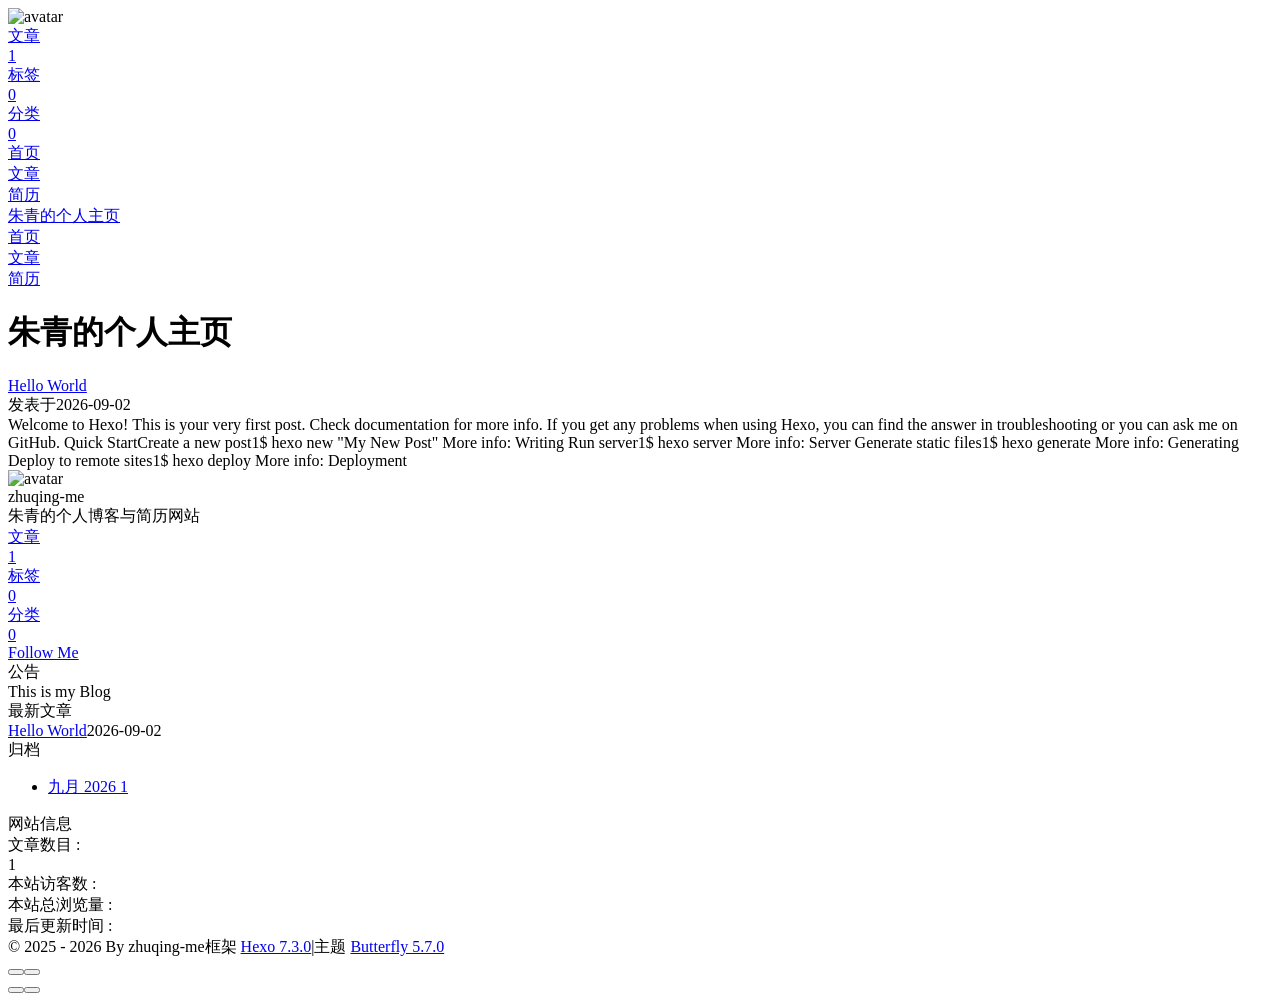
==== index.html @ 5af0593c "Site updated: 2026-09-03 00:10:19" ====
<!DOCTYPE html><html lang="zh-CN" data-theme="light"><head><meta charset="UTF-8"><meta http-equiv="X-UA-Compatible" content="IE=edge"><meta name="viewport" content="width=device-width, initial-scale=1.0,viewport-fit=cover"><title>朱青的个人主页 - 博客与简历</title><meta name="author" content="zhuqing-me"><meta name="copyright" content="zhuqing-me"><meta name="format-detection" content="telephone=no"><meta name="theme-color" content="#ffffff"><meta name="description" content="朱青的个人博客与简历网站">
<meta property="og:type" content="website">
<meta property="og:title" content="朱青的个人主页">
<meta property="og:url" content="https://zhuqing-me.github.io/index.html">
<meta property="og:site_name" content="朱青的个人主页">
<meta property="og:description" content="朱青的个人博客与简历网站">
<meta property="og:locale" content="zh_CN">
<meta property="og:image" content="https://zhuqing-me.github.io/img/butterfly-icon.png">
<meta property="article:author" content="zhuqing-me">
<meta name="twitter:card" content="summary">
<meta name="twitter:image" content="https://zhuqing-me.github.io/img/butterfly-icon.png"><script type="application/ld+json">{
  "@context": "https://schema.org",
  "@type": "WebSite",
  "name": "朱青的个人主页",
  "alternateName": [
    "博客与简历",
    "zhuqing-me.github.io"
  ],
  "url": "https://zhuqing-me.github.io/"
}</script><link rel="shortcut icon" href="/img/favicon.png"><link rel="canonical" href="https://zhuqing-me.github.io/index.html"><link rel="preconnect" href="//cdn.jsdelivr.net"/><link rel="preconnect" href="//busuanzi.ibruce.info"/><link rel="stylesheet" href="/css/index.css?v=5.7.0"><link rel="stylesheet" href="https://cdn.jsdelivr.net/npm/@fortawesome/fontawesome-free@7.3.1/css/all.min.css"><script>
    (() => {
      
    const saveToLocal = {
      set: (key, value, ttl) => {
        const data = { value }

        if (ttl != null) {
          data.expiry = Date.now() + ttl * 86400000
        }

        localStorage.setItem(key, JSON.stringify(data))
      },
      get: key => {
        const itemStr = localStorage.getItem(key)
        if (!itemStr) return

        try {
          const data = JSON.parse(itemStr)

          if (data.expiry && Date.now() > data.expiry) {
            localStorage.removeItem(key)
            return
          }

          return data.value
        } catch {
          localStorage.removeItem(key)
        }
      }
    }

    const scriptCache = new Map()
    const cssCache = new Map()
    window.btf = {
      saveToLocal,
      getScript: (url, attr = {}) => {
        if (scriptCache.has(url)) {
          return scriptCache.get(url)
        }

        const promise = new Promise((resolve, reject) => {
          const script = document.createElement('script')

          script.src = url
          script.async = true

          for (const key in attr) {
            script.setAttribute(key, attr[key])
          }

          script.onload = resolve
          script.onerror = reject

          document.head.appendChild(script)
        })

        scriptCache.set(url, promise)

        return promise
      },
      getCSS: (url, id) => {
        if (cssCache.has(url)) {
          return cssCache.get(url)
        }

        const promise = new Promise((resolve, reject) => {
          const link = document.createElement('link')

          link.rel = 'stylesheet'
          link.href = url

          if (id) {
            link.id = id
          }

          link.onload = resolve
          link.onerror = reject

          document.head.appendChild(link)
        })

        cssCache.set(url, promise)

        return promise
      },
      addGlobalFn: (key, fn, name = false, parent = window) => {
        if (!false && key.startsWith('pjax')) return
        const globalFn = parent.globalFn || {}
        globalFn[key] = globalFn[key] || {}
        globalFn[key][name || Object.keys(globalFn[key]).length] = fn
        parent.globalFn = globalFn
      }
    }
  
      
      const metaThemeColor = document.querySelector('meta[name="theme-color"]')
      const activateDarkMode = () => {
        document.documentElement.dataset.theme = 'dark'
        if (metaThemeColor !== null) {
          metaThemeColor.setAttribute('content', '#0d0d0d')
        }
      }
      const activateLightMode = () => {
        document.documentElement.dataset.theme = 'light'
        if (metaThemeColor !== null) {
          metaThemeColor.setAttribute('content', '#ffffff')
        }
      }

      btf.activateDarkMode = activateDarkMode
      btf.activateLightMode = activateLightMode

      const theme = saveToLocal.get('theme')
    
          theme === 'dark' ? activateDarkMode() : theme === 'light' ? activateLightMode() : null
        
      
      const asideStatus = saveToLocal.get('aside-status')
      if (asideStatus !== undefined) {
        document.documentElement.classList.toggle('hide-aside', asideStatus === 'hide')
      }
    
      
    const detectApple = () => {
      if (/iPad|iPhone|iPod|Macintosh/.test(navigator.userAgent)) {
        document.documentElement.classList.add('apple')
      }
    }
    detectApple()
  
    })()
  </script><script>const GLOBAL_CONFIG = {
  root: '/',
  algolia: undefined,
  localSearch: undefined,
  translate: undefined,
  highlight: {"plugin":"highlight.js","highlightCopy":true,"highlightLang":true,"highlightHeightLimit":false,"highlightFullpage":false,"highlightMacStyle":false},
  copy: {
    success: '复制成功',
    error: '复制失败',
    noSupport: '浏览器不支持'
  },
  relativeDate: {
    homepage: false,
    post: false
  },
  runtime: '',
  dateSuffix: {
    just: '刚刚',
    min: '分钟前',
    hour: '小时前',
    day: '天前',
    month: '个月前'
  },
  copyright: undefined,
  lightbox: 'null',
  Snackbar: undefined,
  infinitegrid: {
    js: 'https://cdn.jsdelivr.net/npm/@egjs/infinitegrid@4.13.0/dist/infinitegrid.min.js',
    buttonText: '加载更多'
  },
  isPhotoFigcaption: false,
  islazyloadPlugin: false,
  isAnchor: false,
  percent: {
    toc: true,
    rightside: false,
  },
  autoDarkmode: false
}</script><script id="config-diff">var GLOBAL_CONFIG_SITE = {
  title: '朱青的个人主页',
  isHighlightShrink: false,
  isToc: false,
  pageType: 'home'
}</script><meta name="generator" content="Hexo 7.3.0"></head><body><div id="sidebar"><div id="menu-mask"></div><div id="sidebar-menus"><div class="avatar-img text-center"><img src="/img/butterfly-icon.png" onerror="this.onerror=null;this.src='/img/friend_404.gif'" alt="avatar"/></div><div class="site-data text-center"><a href="/archives/"><div class="headline">文章</div><div class="length-num">1</div></a><a href="/tags/"><div class="headline">标签</div><div class="length-num">0</div></a><a href="/categories/"><div class="headline">分类</div><div class="length-num">0</div></a></div><div class="menus_items"><div class="menus_item"><a class="site-page" href="/"><i class="fa-fw fas fa-home"></i><span> 首页</span></a></div><div class="menus_item"><a class="site-page" href="/archives/"><i class="fa-fw fas fa-archive"></i><span> 文章</span></a></div><div class="menus_item"><a class="site-page" href="/about/"><i class="fa-fw fas fa-user"></i><span> 简历</span></a></div></div></div></div><div class="page" id="body-wrap"><header class="full_page" id="page-header"><nav id="nav"><span id="blog-info"><a class="nav-site-title" href="/"><span class="site-name">朱青的个人主页</span></a></span><div id="menus"><div class="menus_items"><div class="menus_item"><a class="site-page" href="/"><i class="fa-fw fas fa-home"></i><span> 首页</span></a></div><div class="menus_item"><a class="site-page" href="/archives/"><i class="fa-fw fas fa-archive"></i><span> 文章</span></a></div><div class="menus_item"><a class="site-page" href="/about/"><i class="fa-fw fas fa-user"></i><span> 简历</span></a></div></div><div id="toggle-menu"><span class="site-page"><i class="fas fa-bars fa-fw"></i></span></div></div></nav><div id="site-info"><h1 id="site-title">朱青的个人主页</h1></div><div id="scroll-down"><i class="fas fa-angle-down scroll-down-effects"></i></div></header><main class="layout" id="content-inner"><div class="recent-posts nc" id="recent-posts"><div class="recent-post-items"><div class="recent-post-item"><div class="recent-post-info no-cover"><a class="article-title" href="/2026/09/02/hello-world/" title="Hello World">Hello World</a><div class="article-meta-wrap"><span class="post-meta-date"><i class="far fa-calendar-alt"></i><span class="article-meta-label">发表于</span><time datetime="2026-09-02T15:57:11.417Z" title="发表于 2026-09-02 23:57:11">2026-09-02</time></span></div><div class="content">Welcome to Hexo! This is your very first post. Check documentation for more info. If you get any problems when using Hexo, you can find the answer in troubleshooting or you can ask me on GitHub. Quick StartCreate a new post1$ hexo new &quot;My New Post&quot;  More info: Writing Run server1$ hexo server  More info: Server Generate static files1$ hexo generate  More info: Generating Deploy to remote sites1$ hexo deploy  More info: Deployment </div></div></div></div></div><div class="aside-content" id="aside-content"><div class="card-widget card-info text-center"><div class="avatar-img"><img src="/img/butterfly-icon.png" onerror="this.onerror=null;this.src='/img/friend_404.gif'" alt="avatar"/></div><div class="author-info-name">zhuqing-me</div><div class="author-info-description">朱青的个人博客与简历网站</div><div class="site-data"><a href="/archives/"><div class="headline">文章</div><div class="length-num">1</div></a><a href="/tags/"><div class="headline">标签</div><div class="length-num">0</div></a><a href="/categories/"><div class="headline">分类</div><div class="length-num">0</div></a></div><a id="card-info-btn" target="_blank" rel="noopener" href="https://github.com/xxxxxx"><i class="fab fa-github"></i><span>Follow Me</span></a></div><div class="card-widget card-announcement"><div class="item-headline"><i class="fas fa-bullhorn fa-shake"></i><span>公告</span></div><div class="announcement_content">This is my Blog</div></div><div class="sticky_layout"><div class="card-widget card-recent-post"><div class="item-headline"><i class="fas fa-history"></i><span>最新文章</span></div><div class="aside-list"><div class="aside-list-item no-cover"><div class="content"><a class="title" href="/2026/09/02/hello-world/" title="Hello World">Hello World</a><time datetime="2026-09-02T15:57:11.417Z" title="发表于 2026-09-02 23:57:11">2026-09-02</time></div></div></div></div><div class="card-widget card-archives">
    <div class="item-headline"><i class="fas fa-archive"></i><span>归档</span></div>
  
    <ul class="card-archive-list">
      
        <li class="card-archive-list-item">
          <a class="card-archive-list-link" href="/archives/2026/09/">
            <span class="card-archive-list-date">
              九月 2026
            </span>
            <span class="card-archive-list-count">1</span>
          </a>
        </li>
      
    </ul>
  </div><div class="card-widget card-webinfo"><div class="item-headline"><i class="fas fa-chart-line"></i><span>网站信息</span></div><div class="webinfo"><div class="webinfo-item"><div class="item-name">文章数目 :</div><div class="item-count">1</div></div><div class="webinfo-item"><div class="item-name">本站访客数 :</div><div class="item-count" id="busuanzi_value_site_uv"><i class="fa-solid fa-spinner fa-spin"></i></div></div><div class="webinfo-item"><div class="item-name">本站总浏览量 :</div><div class="item-count" id="busuanzi_value_site_pv"><i class="fa-solid fa-spinner fa-spin"></i></div></div><div class="webinfo-item"><div class="item-name">最后更新时间 :</div><div class="item-count" id="last-push-date" data-lastPushDate="2026-09-02T16:04:42.401Z"><i class="fa-solid fa-spinner fa-spin"></i></div></div></div></div></div></div></main><footer id="footer"><div class="footer-other"><div class="footer-copyright"><span class="copyright">&copy;&nbsp;2025 - 2026 By zhuqing-me</span><span class="framework-info"><span>框架 </span><a target="_blank" rel="noopener" href="https://hexo.io">Hexo 7.3.0</a><span class="footer-separator">|</span><span>主题 </span><a target="_blank" rel="noopener" href="https://github.com/jerryc127/hexo-theme-butterfly">Butterfly 5.7.0</a></span></div></div></footer></div><div id="rightside"><div id="rightside-config-hide"><button id="darkmode" type="button" title="日间和夜间模式切换"><i class="fas fa-adjust"></i></button><button id="hide-aside-btn" type="button" title="单栏和双栏切换"><i class="fas fa-arrows-alt-h"></i></button></div><div id="rightside-config-show"><button id="rightside-config" type="button" title="设置"><i class="fas fa-cog fa-spin"></i></button><button id="go-up" type="button" title="回到顶部"><span class="scroll-percent"></span><i class="fas fa-arrow-up"></i></button></div></div><div><script src="/js/utils.js?v=5.7.0"></script><script src="/js/main.js?v=5.7.0"></script><div class="js-pjax"></div><script async data-pjax src="//busuanzi.ibruce.info/busuanzi/2.3/busuanzi.pure.mini.js"></script></div></body></html>
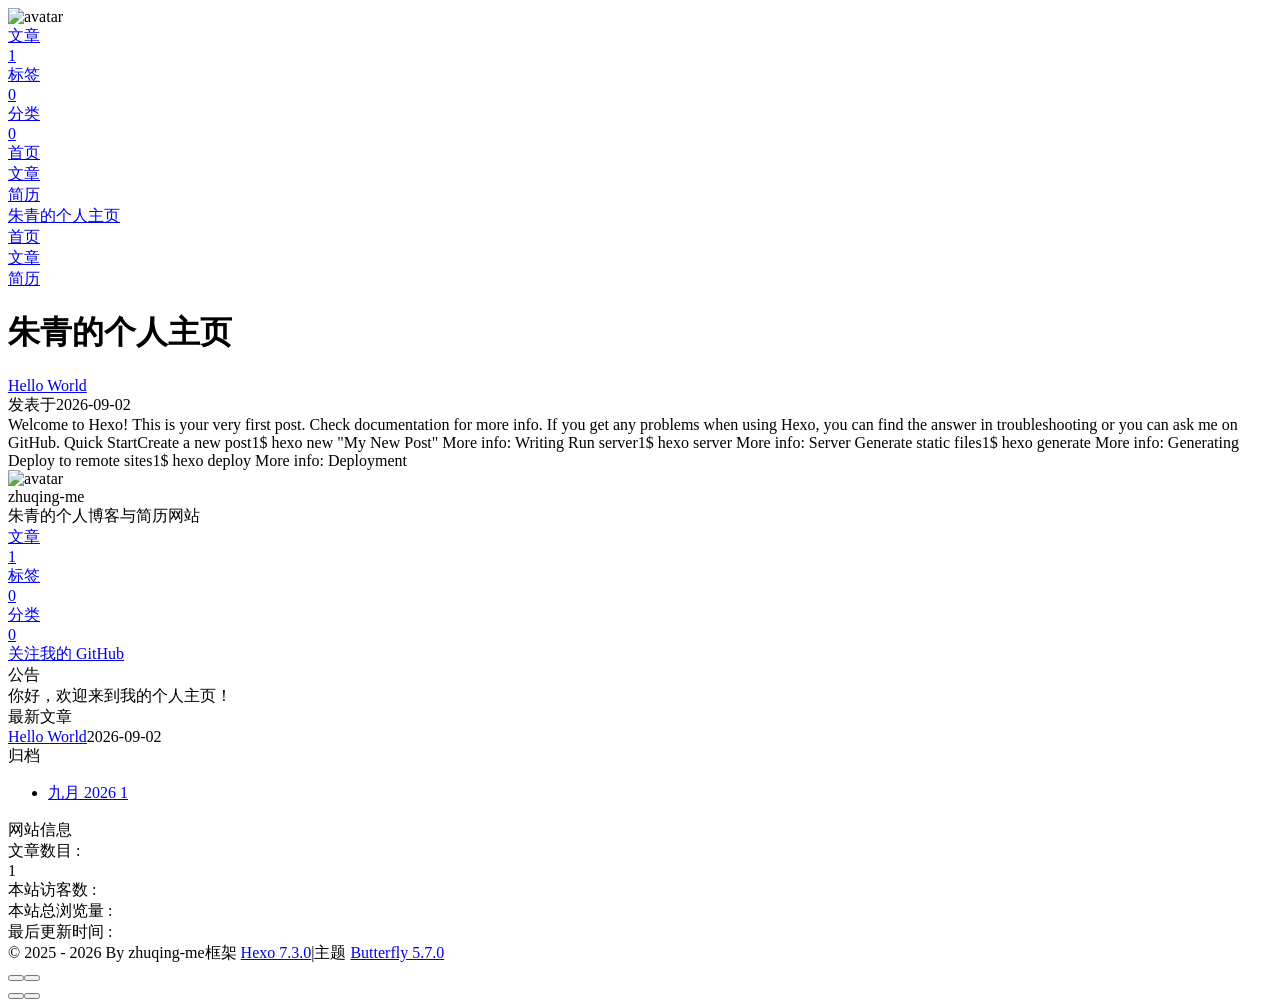
==== commit 1a951ed6: "Site updated: 2026-09-03 00:20:40" ====
--- a/index.html
+++ b/index.html
@@ -192,7 +192,7 @@
   isHighlightShrink: false,
   isToc: false,
   pageType: 'home'
-}</script><meta name="generator" content="Hexo 7.3.0"></head><body><div id="sidebar"><div id="menu-mask"></div><div id="sidebar-menus"><div class="avatar-img text-center"><img src="/img/butterfly-icon.png" onerror="this.onerror=null;this.src='/img/friend_404.gif'" alt="avatar"/></div><div class="site-data text-center"><a href="/archives/"><div class="headline">文章</div><div class="length-num">1</div></a><a href="/tags/"><div class="headline">标签</div><div class="length-num">0</div></a><a href="/categories/"><div class="headline">分类</div><div class="length-num">0</div></a></div><div class="menus_items"><div class="menus_item"><a class="site-page" href="/"><i class="fa-fw fas fa-home"></i><span> 首页</span></a></div><div class="menus_item"><a class="site-page" href="/archives/"><i class="fa-fw fas fa-archive"></i><span> 文章</span></a></div><div class="menus_item"><a class="site-page" href="/about/"><i class="fa-fw fas fa-user"></i><span> 简历</span></a></div></div></div></div><div class="page" id="body-wrap"><header class="full_page" id="page-header"><nav id="nav"><span id="blog-info"><a class="nav-site-title" href="/"><span class="site-name">朱青的个人主页</span></a></span><div id="menus"><div class="menus_items"><div class="menus_item"><a class="site-page" href="/"><i class="fa-fw fas fa-home"></i><span> 首页</span></a></div><div class="menus_item"><a class="site-page" href="/archives/"><i class="fa-fw fas fa-archive"></i><span> 文章</span></a></div><div class="menus_item"><a class="site-page" href="/about/"><i class="fa-fw fas fa-user"></i><span> 简历</span></a></div></div><div id="toggle-menu"><span class="site-page"><i class="fas fa-bars fa-fw"></i></span></div></div></nav><div id="site-info"><h1 id="site-title">朱青的个人主页</h1></div><div id="scroll-down"><i class="fas fa-angle-down scroll-down-effects"></i></div></header><main class="layout" id="content-inner"><div class="recent-posts nc" id="recent-posts"><div class="recent-post-items"><div class="recent-post-item"><div class="recent-post-info no-cover"><a class="article-title" href="/2026/09/02/hello-world/" title="Hello World">Hello World</a><div class="article-meta-wrap"><span class="post-meta-date"><i class="far fa-calendar-alt"></i><span class="article-meta-label">发表于</span><time datetime="2026-09-02T15:57:11.417Z" title="发表于 2026-09-02 23:57:11">2026-09-02</time></span></div><div class="content">Welcome to Hexo! This is your very first post. Check documentation for more info. If you get any problems when using Hexo, you can find the answer in troubleshooting or you can ask me on GitHub. Quick StartCreate a new post1$ hexo new &quot;My New Post&quot;  More info: Writing Run server1$ hexo server  More info: Server Generate static files1$ hexo generate  More info: Generating Deploy to remote sites1$ hexo deploy  More info: Deployment </div></div></div></div></div><div class="aside-content" id="aside-content"><div class="card-widget card-info text-center"><div class="avatar-img"><img src="/img/butterfly-icon.png" onerror="this.onerror=null;this.src='/img/friend_404.gif'" alt="avatar"/></div><div class="author-info-name">zhuqing-me</div><div class="author-info-description">朱青的个人博客与简历网站</div><div class="site-data"><a href="/archives/"><div class="headline">文章</div><div class="length-num">1</div></a><a href="/tags/"><div class="headline">标签</div><div class="length-num">0</div></a><a href="/categories/"><div class="headline">分类</div><div class="length-num">0</div></a></div><a id="card-info-btn" target="_blank" rel="noopener" href="https://github.com/xxxxxx"><i class="fab fa-github"></i><span>Follow Me</span></a></div><div class="card-widget card-announcement"><div class="item-headline"><i class="fas fa-bullhorn fa-shake"></i><span>公告</span></div><div class="announcement_content">This is my Blog</div></div><div class="sticky_layout"><div class="card-widget card-recent-post"><div class="item-headline"><i class="fas fa-history"></i><span>最新文章</span></div><div class="aside-list"><div class="aside-list-item no-cover"><div class="content"><a class="title" href="/2026/09/02/hello-world/" title="Hello World">Hello World</a><time datetime="2026-09-02T15:57:11.417Z" title="发表于 2026-09-02 23:57:11">2026-09-02</time></div></div></div></div><div class="card-widget card-archives">
+}</script><meta name="generator" content="Hexo 7.3.0"></head><body><div id="sidebar"><div id="menu-mask"></div><div id="sidebar-menus"><div class="avatar-img text-center"><img src="/img/butterfly-icon.png" onerror="this.onerror=null;this.src='/img/friend_404.gif'" alt="avatar"/></div><div class="site-data text-center"><a href="/archives/"><div class="headline">文章</div><div class="length-num">1</div></a><a href="/tags/"><div class="headline">标签</div><div class="length-num">0</div></a><a href="/categories/"><div class="headline">分类</div><div class="length-num">0</div></a></div><div class="menus_items"><div class="menus_item"><a class="site-page" href="/"><i class="fa-fw fas fa-home"></i><span> 首页</span></a></div><div class="menus_item"><a class="site-page" href="/archives/"><i class="fa-fw fas fa-archive"></i><span> 文章</span></a></div><div class="menus_item"><a class="site-page" href="/about/"><i class="fa-fw fas fa-user"></i><span> 简历</span></a></div></div></div></div><div class="page" id="body-wrap"><header class="full_page" id="page-header"><nav id="nav"><span id="blog-info"><a class="nav-site-title" href="/"><span class="site-name">朱青的个人主页</span></a></span><div id="menus"><div class="menus_items"><div class="menus_item"><a class="site-page" href="/"><i class="fa-fw fas fa-home"></i><span> 首页</span></a></div><div class="menus_item"><a class="site-page" href="/archives/"><i class="fa-fw fas fa-archive"></i><span> 文章</span></a></div><div class="menus_item"><a class="site-page" href="/about/"><i class="fa-fw fas fa-user"></i><span> 简历</span></a></div></div><div id="toggle-menu"><span class="site-page"><i class="fas fa-bars fa-fw"></i></span></div></div></nav><div id="site-info"><h1 id="site-title">朱青的个人主页</h1></div><div id="scroll-down"><i class="fas fa-angle-down scroll-down-effects"></i></div></header><main class="layout" id="content-inner"><div class="recent-posts nc" id="recent-posts"><div class="recent-post-items"><div class="recent-post-item"><div class="recent-post-info no-cover"><a class="article-title" href="/2026/09/02/hello-world/" title="Hello World">Hello World</a><div class="article-meta-wrap"><span class="post-meta-date"><i class="far fa-calendar-alt"></i><span class="article-meta-label">发表于</span><time datetime="2026-09-02T15:57:11.417Z" title="发表于 2026-09-02 23:57:11">2026-09-02</time></span></div><div class="content">Welcome to Hexo! This is your very first post. Check documentation for more info. If you get any problems when using Hexo, you can find the answer in troubleshooting or you can ask me on GitHub. Quick StartCreate a new post1$ hexo new &quot;My New Post&quot;  More info: Writing Run server1$ hexo server  More info: Server Generate static files1$ hexo generate  More info: Generating Deploy to remote sites1$ hexo deploy  More info: Deployment </div></div></div></div></div><div class="aside-content" id="aside-content"><div class="card-widget card-info text-center"><div class="avatar-img"><img src="/img/butterfly-icon.png" onerror="this.onerror=null;this.src='/img/friend_404.gif'" alt="avatar"/></div><div class="author-info-name">zhuqing-me</div><div class="author-info-description">朱青的个人博客与简历网站</div><div class="site-data"><a href="/archives/"><div class="headline">文章</div><div class="length-num">1</div></a><a href="/tags/"><div class="headline">标签</div><div class="length-num">0</div></a><a href="/categories/"><div class="headline">分类</div><div class="length-num">0</div></a></div><a id="card-info-btn" target="_blank" rel="noopener" href="https://github.com/zhuqing-me"><i class="fab fa-github"></i><span>关注我的 GitHub</span></a></div><div class="card-widget card-announcement"><div class="item-headline"><i class="fas fa-bullhorn fa-shake"></i><span>公告</span></div><div class="announcement_content">你好，欢迎来到我的个人主页！</div></div><div class="sticky_layout"><div class="card-widget card-recent-post"><div class="item-headline"><i class="fas fa-history"></i><span>最新文章</span></div><div class="aside-list"><div class="aside-list-item no-cover"><div class="content"><a class="title" href="/2026/09/02/hello-world/" title="Hello World">Hello World</a><time datetime="2026-09-02T15:57:11.417Z" title="发表于 2026-09-02 23:57:11">2026-09-02</time></div></div></div></div><div class="card-widget card-archives">
     <div class="item-headline"><i class="fas fa-archive"></i><span>归档</span></div>
   
     <ul class="card-archive-list">
@@ -207,4 +207,4 @@
         </li>
       
     </ul>
-  </div><div class="card-widget card-webinfo"><div class="item-headline"><i class="fas fa-chart-line"></i><span>网站信息</span></div><div class="webinfo"><div class="webinfo-item"><div class="item-name">文章数目 :</div><div class="item-count">1</div></div><div class="webinfo-item"><div class="item-name">本站访客数 :</div><div class="item-count" id="busuanzi_value_site_uv"><i class="fa-solid fa-spinner fa-spin"></i></div></div><div class="webinfo-item"><div class="item-name">本站总浏览量 :</div><div class="item-count" id="busuanzi_value_site_pv"><i class="fa-solid fa-spinner fa-spin"></i></div></div><div class="webinfo-item"><div class="item-name">最后更新时间 :</div><div class="item-count" id="last-push-date" data-lastPushDate="2026-09-02T16:04:42.401Z"><i class="fa-solid fa-spinner fa-spin"></i></div></div></div></div></div></div></main><footer id="footer"><div class="footer-other"><div class="footer-copyright"><span class="copyright">&copy;&nbsp;2025 - 2026 By zhuqing-me</span><span class="framework-info"><span>框架 </span><a target="_blank" rel="noopener" href="https://hexo.io">Hexo 7.3.0</a><span class="footer-separator">|</span><span>主题 </span><a target="_blank" rel="noopener" href="https://github.com/jerryc127/hexo-theme-butterfly">Butterfly 5.7.0</a></span></div></div></footer></div><div id="rightside"><div id="rightside-config-hide"><button id="darkmode" type="button" title="日间和夜间模式切换"><i class="fas fa-adjust"></i></button><button id="hide-aside-btn" type="button" title="单栏和双栏切换"><i class="fas fa-arrows-alt-h"></i></button></div><div id="rightside-config-show"><button id="rightside-config" type="button" title="设置"><i class="fas fa-cog fa-spin"></i></button><button id="go-up" type="button" title="回到顶部"><span class="scroll-percent"></span><i class="fas fa-arrow-up"></i></button></div></div><div><script src="/js/utils.js?v=5.7.0"></script><script src="/js/main.js?v=5.7.0"></script><div class="js-pjax"></div><script async data-pjax src="//busuanzi.ibruce.info/busuanzi/2.3/busuanzi.pure.mini.js"></script></div></body></html>+  </div><div class="card-widget card-webinfo"><div class="item-headline"><i class="fas fa-chart-line"></i><span>网站信息</span></div><div class="webinfo"><div class="webinfo-item"><div class="item-name">文章数目 :</div><div class="item-count">1</div></div><div class="webinfo-item"><div class="item-name">本站访客数 :</div><div class="item-count" id="busuanzi_value_site_uv"><i class="fa-solid fa-spinner fa-spin"></i></div></div><div class="webinfo-item"><div class="item-name">本站总浏览量 :</div><div class="item-count" id="busuanzi_value_site_pv"><i class="fa-solid fa-spinner fa-spin"></i></div></div><div class="webinfo-item"><div class="item-name">最后更新时间 :</div><div class="item-count" id="last-push-date" data-lastPushDate="2026-09-02T16:19:31.646Z"><i class="fa-solid fa-spinner fa-spin"></i></div></div></div></div></div></div></main><footer id="footer"><div class="footer-other"><div class="footer-copyright"><span class="copyright">&copy;&nbsp;2025 - 2026 By zhuqing-me</span><span class="framework-info"><span>框架 </span><a target="_blank" rel="noopener" href="https://hexo.io">Hexo 7.3.0</a><span class="footer-separator">|</span><span>主题 </span><a target="_blank" rel="noopener" href="https://github.com/jerryc127/hexo-theme-butterfly">Butterfly 5.7.0</a></span></div></div></footer></div><div id="rightside"><div id="rightside-config-hide"><button id="darkmode" type="button" title="日间和夜间模式切换"><i class="fas fa-adjust"></i></button><button id="hide-aside-btn" type="button" title="单栏和双栏切换"><i class="fas fa-arrows-alt-h"></i></button></div><div id="rightside-config-show"><button id="rightside-config" type="button" title="设置"><i class="fas fa-cog fa-spin"></i></button><button id="go-up" type="button" title="回到顶部"><span class="scroll-percent"></span><i class="fas fa-arrow-up"></i></button></div></div><div><script src="/js/utils.js?v=5.7.0"></script><script src="/js/main.js?v=5.7.0"></script><div class="js-pjax"></div><script async data-pjax src="//busuanzi.ibruce.info/busuanzi/2.3/busuanzi.pure.mini.js"></script></div></body></html>
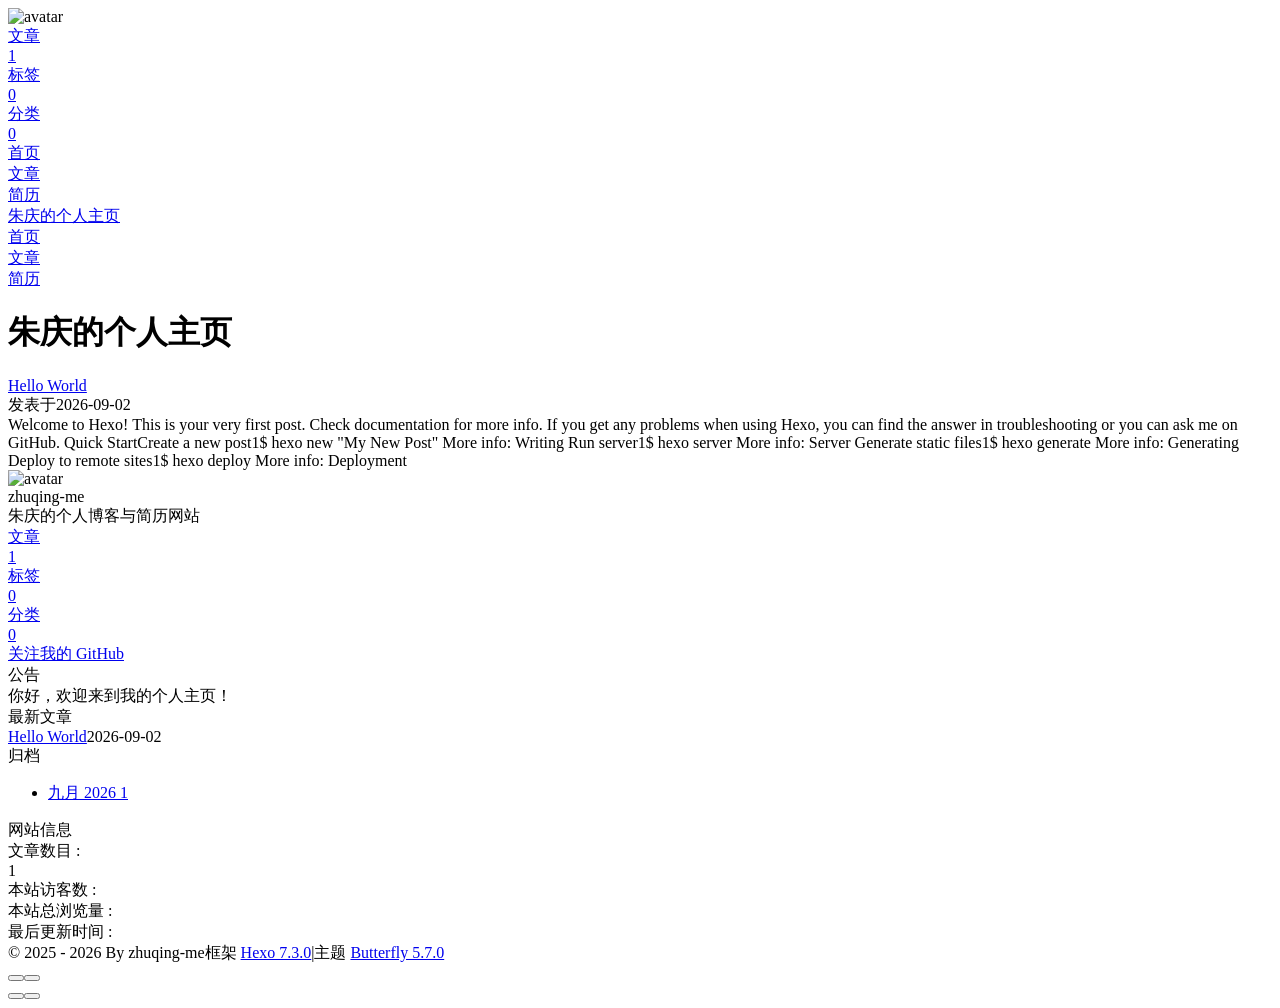
==== commit a9e8bebd: "Site updated: 2026-09-03 00:35:07" ====
--- a/index.html
+++ b/index.html
@@ -1,9 +1,9 @@
-<!DOCTYPE html><html lang="zh-CN" data-theme="light"><head><meta charset="UTF-8"><meta http-equiv="X-UA-Compatible" content="IE=edge"><meta name="viewport" content="width=device-width, initial-scale=1.0,viewport-fit=cover"><title>朱青的个人主页 - 博客与简历</title><meta name="author" content="zhuqing-me"><meta name="copyright" content="zhuqing-me"><meta name="format-detection" content="telephone=no"><meta name="theme-color" content="#ffffff"><meta name="description" content="朱青的个人博客与简历网站">
+<!DOCTYPE html><html lang="zh-CN" data-theme="light"><head><meta charset="UTF-8"><meta http-equiv="X-UA-Compatible" content="IE=edge"><meta name="viewport" content="width=device-width, initial-scale=1.0,viewport-fit=cover"><title>朱庆的个人主页 - 博客与简历</title><meta name="author" content="zhuqing-me"><meta name="copyright" content="zhuqing-me"><meta name="format-detection" content="telephone=no"><meta name="theme-color" content="#ffffff"><meta name="description" content="朱庆的个人博客与简历网站">
 <meta property="og:type" content="website">
-<meta property="og:title" content="朱青的个人主页">
+<meta property="og:title" content="朱庆的个人主页">
 <meta property="og:url" content="https://zhuqing-me.github.io/index.html">
-<meta property="og:site_name" content="朱青的个人主页">
-<meta property="og:description" content="朱青的个人博客与简历网站">
+<meta property="og:site_name" content="朱庆的个人主页">
+<meta property="og:description" content="朱庆的个人博客与简历网站">
 <meta property="og:locale" content="zh_CN">
 <meta property="og:image" content="https://zhuqing-me.github.io/img/butterfly-icon.png">
 <meta property="article:author" content="zhuqing-me">
@@ -11,7 +11,7 @@
 <meta name="twitter:image" content="https://zhuqing-me.github.io/img/butterfly-icon.png"><script type="application/ld+json">{
   "@context": "https://schema.org",
   "@type": "WebSite",
-  "name": "朱青的个人主页",
+  "name": "朱庆的个人主页",
   "alternateName": [
     "博客与简历",
     "zhuqing-me.github.io"
@@ -188,11 +188,11 @@
   },
   autoDarkmode: false
 }</script><script id="config-diff">var GLOBAL_CONFIG_SITE = {
-  title: '朱青的个人主页',
+  title: '朱庆的个人主页',
   isHighlightShrink: false,
   isToc: false,
   pageType: 'home'
-}</script><meta name="generator" content="Hexo 7.3.0"></head><body><div id="sidebar"><div id="menu-mask"></div><div id="sidebar-menus"><div class="avatar-img text-center"><img src="/img/butterfly-icon.png" onerror="this.onerror=null;this.src='/img/friend_404.gif'" alt="avatar"/></div><div class="site-data text-center"><a href="/archives/"><div class="headline">文章</div><div class="length-num">1</div></a><a href="/tags/"><div class="headline">标签</div><div class="length-num">0</div></a><a href="/categories/"><div class="headline">分类</div><div class="length-num">0</div></a></div><div class="menus_items"><div class="menus_item"><a class="site-page" href="/"><i class="fa-fw fas fa-home"></i><span> 首页</span></a></div><div class="menus_item"><a class="site-page" href="/archives/"><i class="fa-fw fas fa-archive"></i><span> 文章</span></a></div><div class="menus_item"><a class="site-page" href="/about/"><i class="fa-fw fas fa-user"></i><span> 简历</span></a></div></div></div></div><div class="page" id="body-wrap"><header class="full_page" id="page-header"><nav id="nav"><span id="blog-info"><a class="nav-site-title" href="/"><span class="site-name">朱青的个人主页</span></a></span><div id="menus"><div class="menus_items"><div class="menus_item"><a class="site-page" href="/"><i class="fa-fw fas fa-home"></i><span> 首页</span></a></div><div class="menus_item"><a class="site-page" href="/archives/"><i class="fa-fw fas fa-archive"></i><span> 文章</span></a></div><div class="menus_item"><a class="site-page" href="/about/"><i class="fa-fw fas fa-user"></i><span> 简历</span></a></div></div><div id="toggle-menu"><span class="site-page"><i class="fas fa-bars fa-fw"></i></span></div></div></nav><div id="site-info"><h1 id="site-title">朱青的个人主页</h1></div><div id="scroll-down"><i class="fas fa-angle-down scroll-down-effects"></i></div></header><main class="layout" id="content-inner"><div class="recent-posts nc" id="recent-posts"><div class="recent-post-items"><div class="recent-post-item"><div class="recent-post-info no-cover"><a class="article-title" href="/2026/09/02/hello-world/" title="Hello World">Hello World</a><div class="article-meta-wrap"><span class="post-meta-date"><i class="far fa-calendar-alt"></i><span class="article-meta-label">发表于</span><time datetime="2026-09-02T15:57:11.417Z" title="发表于 2026-09-02 23:57:11">2026-09-02</time></span></div><div class="content">Welcome to Hexo! This is your very first post. Check documentation for more info. If you get any problems when using Hexo, you can find the answer in troubleshooting or you can ask me on GitHub. Quick StartCreate a new post1$ hexo new &quot;My New Post&quot;  More info: Writing Run server1$ hexo server  More info: Server Generate static files1$ hexo generate  More info: Generating Deploy to remote sites1$ hexo deploy  More info: Deployment </div></div></div></div></div><div class="aside-content" id="aside-content"><div class="card-widget card-info text-center"><div class="avatar-img"><img src="/img/butterfly-icon.png" onerror="this.onerror=null;this.src='/img/friend_404.gif'" alt="avatar"/></div><div class="author-info-name">zhuqing-me</div><div class="author-info-description">朱青的个人博客与简历网站</div><div class="site-data"><a href="/archives/"><div class="headline">文章</div><div class="length-num">1</div></a><a href="/tags/"><div class="headline">标签</div><div class="length-num">0</div></a><a href="/categories/"><div class="headline">分类</div><div class="length-num">0</div></a></div><a id="card-info-btn" target="_blank" rel="noopener" href="https://github.com/zhuqing-me"><i class="fab fa-github"></i><span>关注我的 GitHub</span></a></div><div class="card-widget card-announcement"><div class="item-headline"><i class="fas fa-bullhorn fa-shake"></i><span>公告</span></div><div class="announcement_content">你好，欢迎来到我的个人主页！</div></div><div class="sticky_layout"><div class="card-widget card-recent-post"><div class="item-headline"><i class="fas fa-history"></i><span>最新文章</span></div><div class="aside-list"><div class="aside-list-item no-cover"><div class="content"><a class="title" href="/2026/09/02/hello-world/" title="Hello World">Hello World</a><time datetime="2026-09-02T15:57:11.417Z" title="发表于 2026-09-02 23:57:11">2026-09-02</time></div></div></div></div><div class="card-widget card-archives">
+}</script><meta name="generator" content="Hexo 7.3.0"></head><body><div id="sidebar"><div id="menu-mask"></div><div id="sidebar-menus"><div class="avatar-img text-center"><img src="/img/butterfly-icon.png" onerror="this.onerror=null;this.src='/img/friend_404.gif'" alt="avatar"/></div><div class="site-data text-center"><a href="/archives/"><div class="headline">文章</div><div class="length-num">1</div></a><a href="/tags/"><div class="headline">标签</div><div class="length-num">0</div></a><a href="/categories/"><div class="headline">分类</div><div class="length-num">0</div></a></div><div class="menus_items"><div class="menus_item"><a class="site-page" href="/"><i class="fa-fw fas fa-home"></i><span> 首页</span></a></div><div class="menus_item"><a class="site-page" href="/archives/"><i class="fa-fw fas fa-archive"></i><span> 文章</span></a></div><div class="menus_item"><a class="site-page" href="/about/"><i class="fa-fw fas fa-user"></i><span> 简历</span></a></div></div></div></div><div class="page" id="body-wrap"><header class="full_page" id="page-header"><nav id="nav"><span id="blog-info"><a class="nav-site-title" href="/"><span class="site-name">朱庆的个人主页</span></a></span><div id="menus"><div class="menus_items"><div class="menus_item"><a class="site-page" href="/"><i class="fa-fw fas fa-home"></i><span> 首页</span></a></div><div class="menus_item"><a class="site-page" href="/archives/"><i class="fa-fw fas fa-archive"></i><span> 文章</span></a></div><div class="menus_item"><a class="site-page" href="/about/"><i class="fa-fw fas fa-user"></i><span> 简历</span></a></div></div><div id="toggle-menu"><span class="site-page"><i class="fas fa-bars fa-fw"></i></span></div></div></nav><div id="site-info"><h1 id="site-title">朱庆的个人主页</h1></div><div id="scroll-down"><i class="fas fa-angle-down scroll-down-effects"></i></div></header><main class="layout" id="content-inner"><div class="recent-posts nc" id="recent-posts"><div class="recent-post-items"><div class="recent-post-item"><div class="recent-post-info no-cover"><a class="article-title" href="/2026/09/02/hello-world/" title="Hello World">Hello World</a><div class="article-meta-wrap"><span class="post-meta-date"><i class="far fa-calendar-alt"></i><span class="article-meta-label">发表于</span><time datetime="2026-09-02T15:57:11.417Z" title="发表于 2026-09-02 23:57:11">2026-09-02</time></span></div><div class="content">Welcome to Hexo! This is your very first post. Check documentation for more info. If you get any problems when using Hexo, you can find the answer in troubleshooting or you can ask me on GitHub. Quick StartCreate a new post1$ hexo new &quot;My New Post&quot;  More info: Writing Run server1$ hexo server  More info: Server Generate static files1$ hexo generate  More info: Generating Deploy to remote sites1$ hexo deploy  More info: Deployment </div></div></div></div></div><div class="aside-content" id="aside-content"><div class="card-widget card-info text-center"><div class="avatar-img"><img src="/img/butterfly-icon.png" onerror="this.onerror=null;this.src='/img/friend_404.gif'" alt="avatar"/></div><div class="author-info-name">zhuqing-me</div><div class="author-info-description">朱庆的个人博客与简历网站</div><div class="site-data"><a href="/archives/"><div class="headline">文章</div><div class="length-num">1</div></a><a href="/tags/"><div class="headline">标签</div><div class="length-num">0</div></a><a href="/categories/"><div class="headline">分类</div><div class="length-num">0</div></a></div><a id="card-info-btn" target="_blank" rel="noopener" href="https://github.com/zhuqing-me"><i class="fab fa-github"></i><span>关注我的 GitHub</span></a></div><div class="card-widget card-announcement"><div class="item-headline"><i class="fas fa-bullhorn fa-shake"></i><span>公告</span></div><div class="announcement_content">你好，欢迎来到我的个人主页！</div></div><div class="sticky_layout"><div class="card-widget card-recent-post"><div class="item-headline"><i class="fas fa-history"></i><span>最新文章</span></div><div class="aside-list"><div class="aside-list-item no-cover"><div class="content"><a class="title" href="/2026/09/02/hello-world/" title="Hello World">Hello World</a><time datetime="2026-09-02T15:57:11.417Z" title="发表于 2026-09-02 23:57:11">2026-09-02</time></div></div></div></div><div class="card-widget card-archives">
     <div class="item-headline"><i class="fas fa-archive"></i><span>归档</span></div>
   
     <ul class="card-archive-list">
@@ -207,4 +207,4 @@
         </li>
       
     </ul>
-  </div><div class="card-widget card-webinfo"><div class="item-headline"><i class="fas fa-chart-line"></i><span>网站信息</span></div><div class="webinfo"><div class="webinfo-item"><div class="item-name">文章数目 :</div><div class="item-count">1</div></div><div class="webinfo-item"><div class="item-name">本站访客数 :</div><div class="item-count" id="busuanzi_value_site_uv"><i class="fa-solid fa-spinner fa-spin"></i></div></div><div class="webinfo-item"><div class="item-name">本站总浏览量 :</div><div class="item-count" id="busuanzi_value_site_pv"><i class="fa-solid fa-spinner fa-spin"></i></div></div><div class="webinfo-item"><div class="item-name">最后更新时间 :</div><div class="item-count" id="last-push-date" data-lastPushDate="2026-09-02T16:19:31.646Z"><i class="fa-solid fa-spinner fa-spin"></i></div></div></div></div></div></div></main><footer id="footer"><div class="footer-other"><div class="footer-copyright"><span class="copyright">&copy;&nbsp;2025 - 2026 By zhuqing-me</span><span class="framework-info"><span>框架 </span><a target="_blank" rel="noopener" href="https://hexo.io">Hexo 7.3.0</a><span class="footer-separator">|</span><span>主题 </span><a target="_blank" rel="noopener" href="https://github.com/jerryc127/hexo-theme-butterfly">Butterfly 5.7.0</a></span></div></div></footer></div><div id="rightside"><div id="rightside-config-hide"><button id="darkmode" type="button" title="日间和夜间模式切换"><i class="fas fa-adjust"></i></button><button id="hide-aside-btn" type="button" title="单栏和双栏切换"><i class="fas fa-arrows-alt-h"></i></button></div><div id="rightside-config-show"><button id="rightside-config" type="button" title="设置"><i class="fas fa-cog fa-spin"></i></button><button id="go-up" type="button" title="回到顶部"><span class="scroll-percent"></span><i class="fas fa-arrow-up"></i></button></div></div><div><script src="/js/utils.js?v=5.7.0"></script><script src="/js/main.js?v=5.7.0"></script><div class="js-pjax"></div><script async data-pjax src="//busuanzi.ibruce.info/busuanzi/2.3/busuanzi.pure.mini.js"></script></div></body></html>+  </div><div class="card-widget card-webinfo"><div class="item-headline"><i class="fas fa-chart-line"></i><span>网站信息</span></div><div class="webinfo"><div class="webinfo-item"><div class="item-name">文章数目 :</div><div class="item-count">1</div></div><div class="webinfo-item"><div class="item-name">本站访客数 :</div><div class="item-count" id="busuanzi_value_site_uv"><i class="fa-solid fa-spinner fa-spin"></i></div></div><div class="webinfo-item"><div class="item-name">本站总浏览量 :</div><div class="item-count" id="busuanzi_value_site_pv"><i class="fa-solid fa-spinner fa-spin"></i></div></div><div class="webinfo-item"><div class="item-name">最后更新时间 :</div><div class="item-count" id="last-push-date" data-lastPushDate="2026-09-02T16:35:04.841Z"><i class="fa-solid fa-spinner fa-spin"></i></div></div></div></div></div></div></main><footer id="footer"><div class="footer-other"><div class="footer-copyright"><span class="copyright">&copy;&nbsp;2025 - 2026 By zhuqing-me</span><span class="framework-info"><span>框架 </span><a target="_blank" rel="noopener" href="https://hexo.io">Hexo 7.3.0</a><span class="footer-separator">|</span><span>主题 </span><a target="_blank" rel="noopener" href="https://github.com/jerryc127/hexo-theme-butterfly">Butterfly 5.7.0</a></span></div></div></footer></div><div id="rightside"><div id="rightside-config-hide"><button id="darkmode" type="button" title="日间和夜间模式切换"><i class="fas fa-adjust"></i></button><button id="hide-aside-btn" type="button" title="单栏和双栏切换"><i class="fas fa-arrows-alt-h"></i></button></div><div id="rightside-config-show"><button id="rightside-config" type="button" title="设置"><i class="fas fa-cog fa-spin"></i></button><button id="go-up" type="button" title="回到顶部"><span class="scroll-percent"></span><i class="fas fa-arrow-up"></i></button></div></div><div><script src="/js/utils.js?v=5.7.0"></script><script src="/js/main.js?v=5.7.0"></script><div class="js-pjax"></div><script async data-pjax src="//busuanzi.ibruce.info/busuanzi/2.3/busuanzi.pure.mini.js"></script></div></body></html>
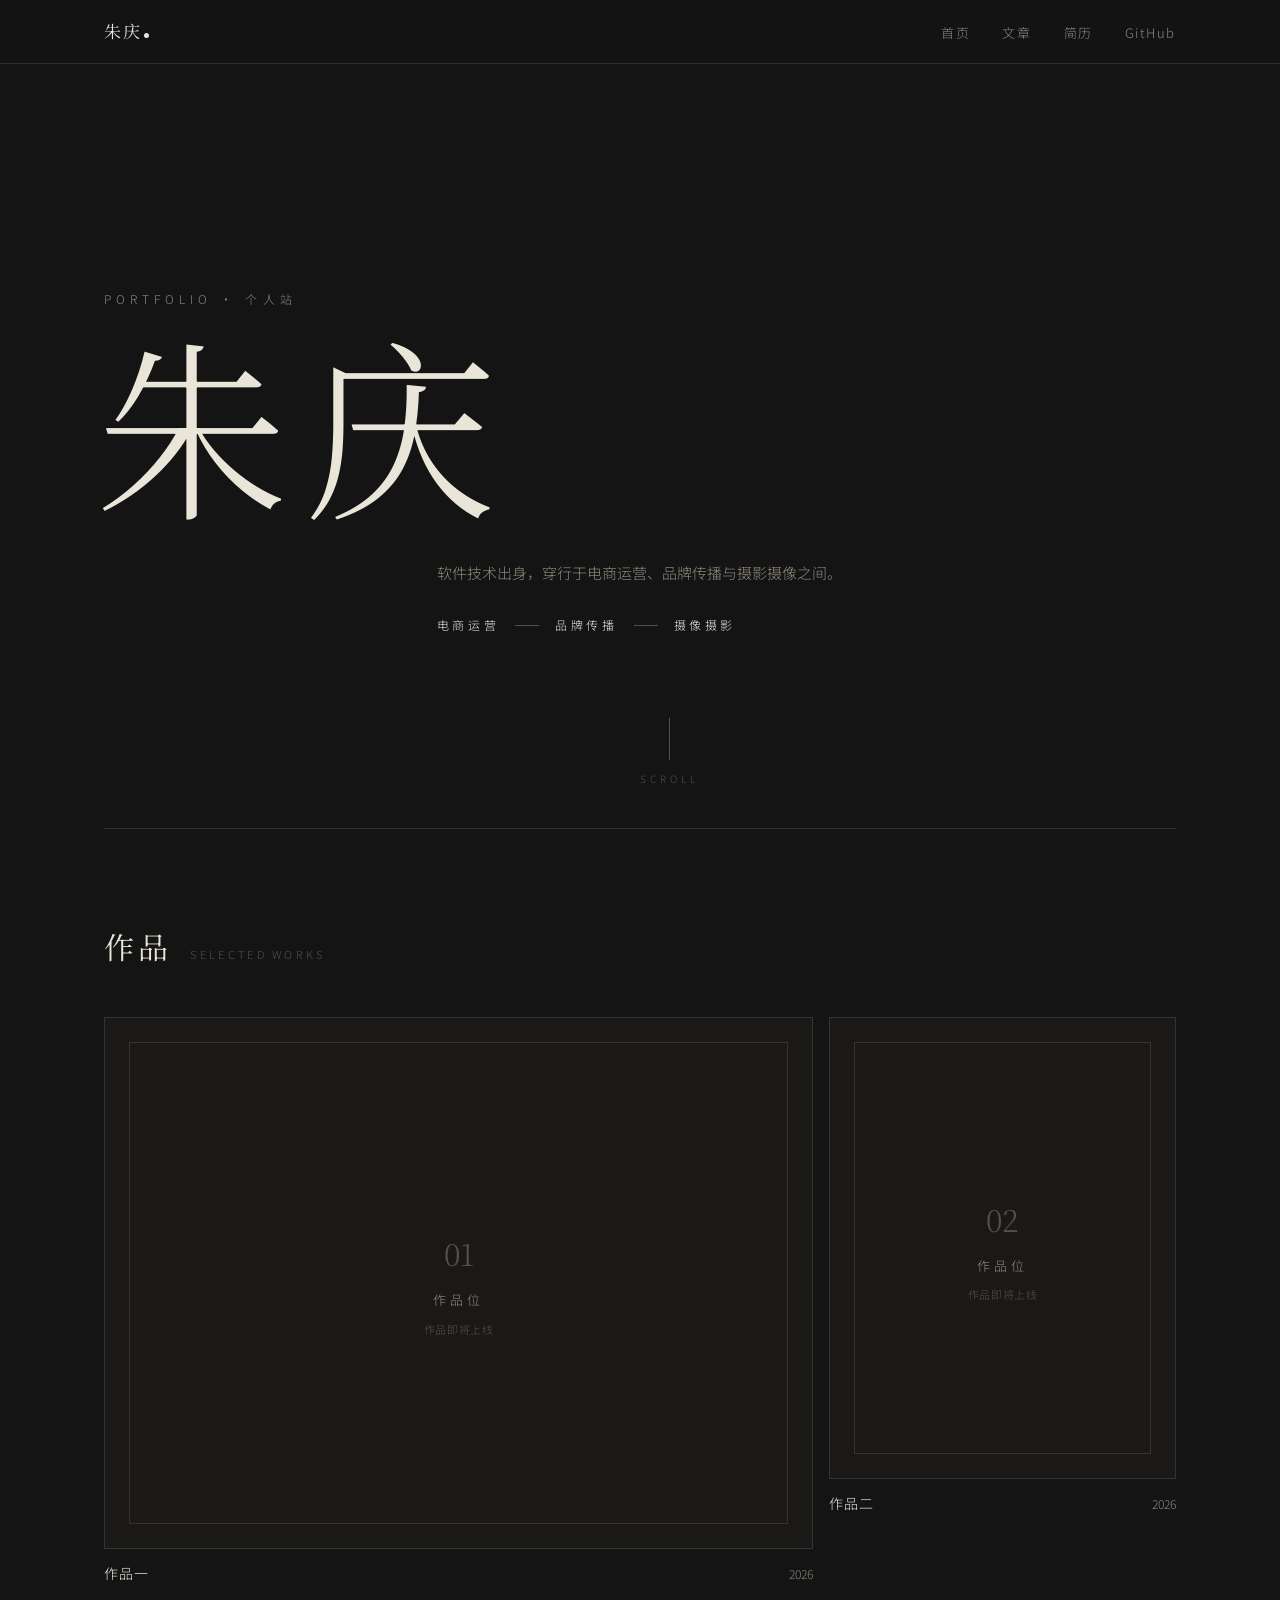
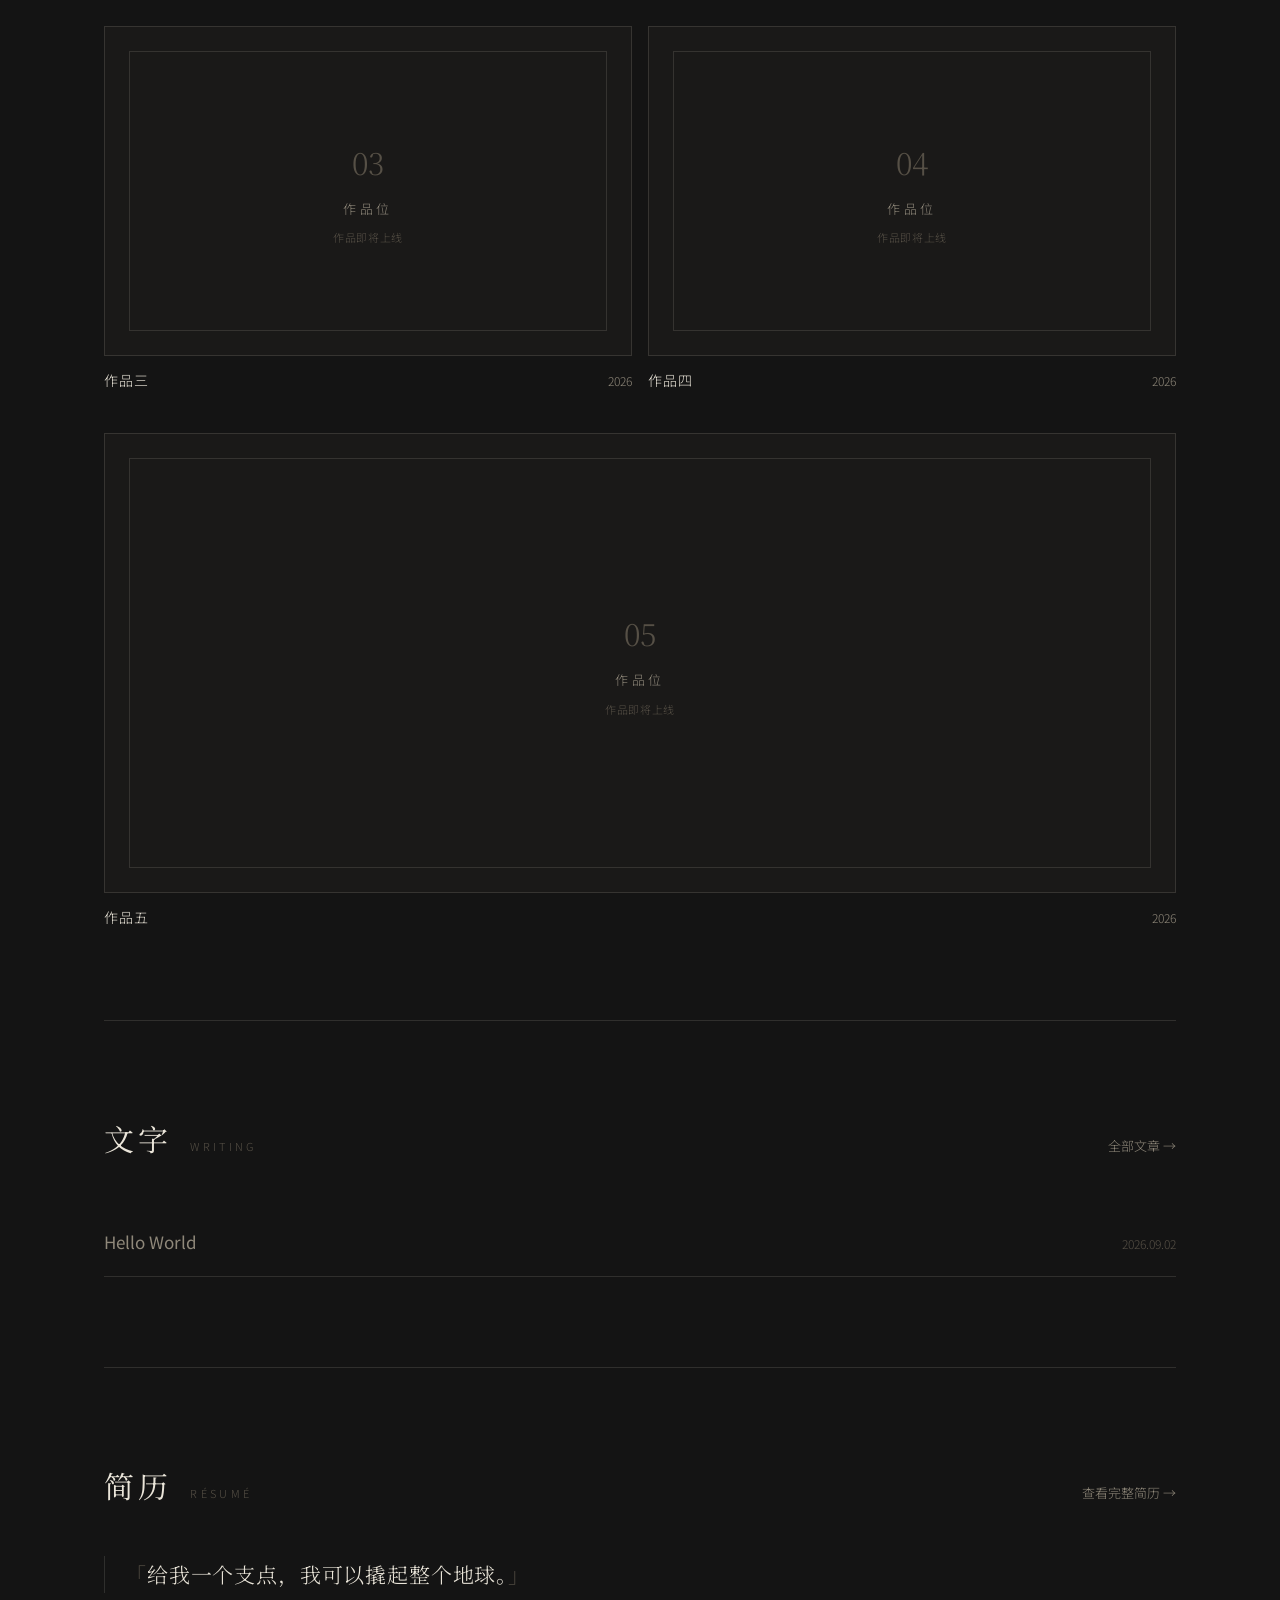
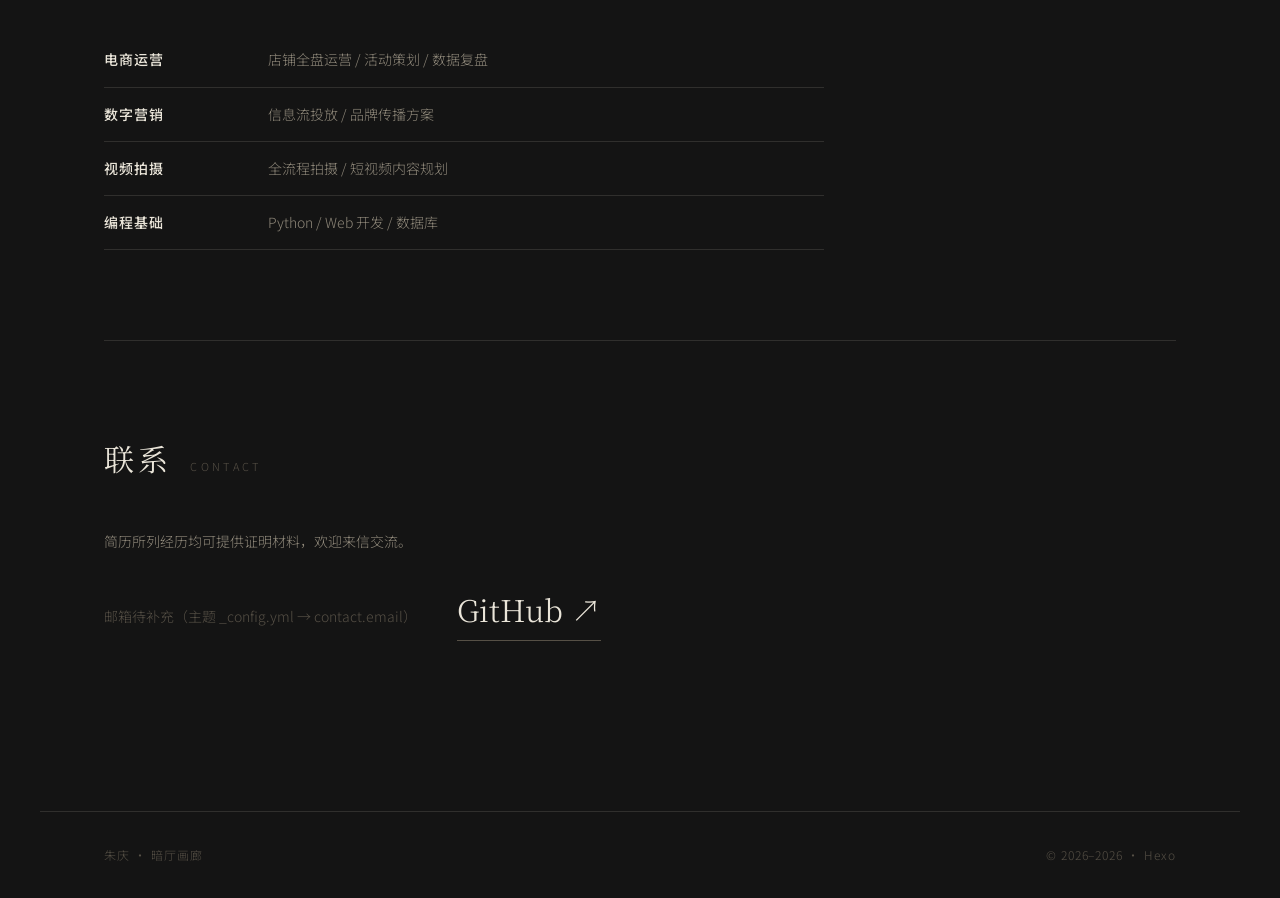
==== commit b43c4196: "Site updated: 2026-09-03 01:40:50" ====
--- a/index.html
+++ b/index.html
@@ -1,210 +1,234 @@
-<!DOCTYPE html><html lang="zh-CN" data-theme="light"><head><meta charset="UTF-8"><meta http-equiv="X-UA-Compatible" content="IE=edge"><meta name="viewport" content="width=device-width, initial-scale=1.0,viewport-fit=cover"><title>朱庆的个人主页 - 博客与简历</title><meta name="author" content="zhuqing-me"><meta name="copyright" content="zhuqing-me"><meta name="format-detection" content="telephone=no"><meta name="theme-color" content="#ffffff"><meta name="description" content="朱庆的个人博客与简历网站">
+<!DOCTYPE html>
+<html lang="zh-CN">
+<head>
+  <meta charset="UTF-8">
+  <meta name="viewport" content="width=device-width, initial-scale=1.0, viewport-fit=cover">
+  <title>朱庆的个人主页</title>
+  <meta name="author" content="zhuqing-me">
+  <meta name="description" content="朱庆的个人博客与简历网站">
+  <meta name="theme-color" content="#141414">
+  <meta property="og:type" content="website">
+  <meta property="og:title" content="朱庆的个人主页">
+  <meta property="og:site_name" content="朱庆的个人主页">
+  <meta property="og:description" content="朱庆的个人博客与简历网站">
+  <link rel="preconnect" href="https://fonts.loli.net">
+  <link rel="preconnect" href="https://gstatic.loli.net" crossorigin>
+  <link href="https://fonts.loli.net/css2?family=Noto+Serif+SC:wght@300;400;600&family=Noto+Sans+SC:wght@300;400;500&display=swap" rel="stylesheet">
+  <link rel="stylesheet" href="/css/main.css">
+  <meta name="description" content="朱庆的个人博客与简历网站">
 <meta property="og:type" content="website">
 <meta property="og:title" content="朱庆的个人主页">
 <meta property="og:url" content="https://zhuqing-me.github.io/index.html">
 <meta property="og:site_name" content="朱庆的个人主页">
 <meta property="og:description" content="朱庆的个人博客与简历网站">
 <meta property="og:locale" content="zh_CN">
-<meta property="og:image" content="https://zhuqing-me.github.io/img/butterfly-icon.png">
 <meta property="article:author" content="zhuqing-me">
 <meta name="twitter:card" content="summary">
-<meta name="twitter:image" content="https://zhuqing-me.github.io/img/butterfly-icon.png"><script type="application/ld+json">{
-  "@context": "https://schema.org",
-  "@type": "WebSite",
-  "name": "朱庆的个人主页",
-  "alternateName": [
-    "博客与简历",
-    "zhuqing-me.github.io"
-  ],
-  "url": "https://zhuqing-me.github.io/"
-}</script><link rel="shortcut icon" href="/img/favicon.png"><link rel="canonical" href="https://zhuqing-me.github.io/index.html"><link rel="preconnect" href="//cdn.jsdelivr.net"/><link rel="preconnect" href="//busuanzi.ibruce.info"/><link rel="stylesheet" href="/css/index.css?v=5.7.0"><link rel="stylesheet" href="https://cdn.jsdelivr.net/npm/@fortawesome/fontawesome-free@7.3.1/css/all.min.css"><script>
-    (() => {
-      
-    const saveToLocal = {
-      set: (key, value, ttl) => {
-        const data = { value }
-
-        if (ttl != null) {
-          data.expiry = Date.now() + ttl * 86400000
-        }
-
-        localStorage.setItem(key, JSON.stringify(data))
-      },
-      get: key => {
-        const itemStr = localStorage.getItem(key)
-        if (!itemStr) return
-
-        try {
-          const data = JSON.parse(itemStr)
-
-          if (data.expiry && Date.now() > data.expiry) {
-            localStorage.removeItem(key)
-            return
-          }
-
-          return data.value
-        } catch {
-          localStorage.removeItem(key)
-        }
-      }
-    }
-
-    const scriptCache = new Map()
-    const cssCache = new Map()
-    window.btf = {
-      saveToLocal,
-      getScript: (url, attr = {}) => {
-        if (scriptCache.has(url)) {
-          return scriptCache.get(url)
-        }
-
-        const promise = new Promise((resolve, reject) => {
-          const script = document.createElement('script')
-
-          script.src = url
-          script.async = true
-
-          for (const key in attr) {
-            script.setAttribute(key, attr[key])
-          }
-
-          script.onload = resolve
-          script.onerror = reject
-
-          document.head.appendChild(script)
-        })
-
-        scriptCache.set(url, promise)
-
-        return promise
-      },
-      getCSS: (url, id) => {
-        if (cssCache.has(url)) {
-          return cssCache.get(url)
-        }
-
-        const promise = new Promise((resolve, reject) => {
-          const link = document.createElement('link')
-
-          link.rel = 'stylesheet'
-          link.href = url
-
-          if (id) {
-            link.id = id
-          }
-
-          link.onload = resolve
-          link.onerror = reject
-
-          document.head.appendChild(link)
-        })
-
-        cssCache.set(url, promise)
-
-        return promise
-      },
-      addGlobalFn: (key, fn, name = false, parent = window) => {
-        if (!false && key.startsWith('pjax')) return
-        const globalFn = parent.globalFn || {}
-        globalFn[key] = globalFn[key] || {}
-        globalFn[key][name || Object.keys(globalFn[key]).length] = fn
-        parent.globalFn = globalFn
-      }
-    }
-  
-      
-      const metaThemeColor = document.querySelector('meta[name="theme-color"]')
-      const activateDarkMode = () => {
-        document.documentElement.dataset.theme = 'dark'
-        if (metaThemeColor !== null) {
-          metaThemeColor.setAttribute('content', '#0d0d0d')
-        }
-      }
-      const activateLightMode = () => {
-        document.documentElement.dataset.theme = 'light'
-        if (metaThemeColor !== null) {
-          metaThemeColor.setAttribute('content', '#ffffff')
-        }
-      }
-
-      btf.activateDarkMode = activateDarkMode
-      btf.activateLightMode = activateLightMode
-
-      const theme = saveToLocal.get('theme')
-    
-          theme === 'dark' ? activateDarkMode() : theme === 'light' ? activateLightMode() : null
-        
-      
-      const asideStatus = saveToLocal.get('aside-status')
-      if (asideStatus !== undefined) {
-        document.documentElement.classList.toggle('hide-aside', asideStatus === 'hide')
-      }
-    
-      
-    const detectApple = () => {
-      if (/iPad|iPhone|iPod|Macintosh/.test(navigator.userAgent)) {
-        document.documentElement.classList.add('apple')
-      }
-    }
-    detectApple()
-  
-    })()
-  </script><script>const GLOBAL_CONFIG = {
-  root: '/',
-  algolia: undefined,
-  localSearch: undefined,
-  translate: undefined,
-  highlight: {"plugin":"highlight.js","highlightCopy":true,"highlightLang":true,"highlightHeightLimit":false,"highlightFullpage":false,"highlightMacStyle":false},
-  copy: {
-    success: '复制成功',
-    error: '复制失败',
-    noSupport: '浏览器不支持'
-  },
-  relativeDate: {
-    homepage: false,
-    post: false
-  },
-  runtime: '',
-  dateSuffix: {
-    just: '刚刚',
-    min: '分钟前',
-    hour: '小时前',
-    day: '天前',
-    month: '个月前'
-  },
-  copyright: undefined,
-  lightbox: 'null',
-  Snackbar: undefined,
-  infinitegrid: {
-    js: 'https://cdn.jsdelivr.net/npm/@egjs/infinitegrid@4.13.0/dist/infinitegrid.min.js',
-    buttonText: '加载更多'
-  },
-  isPhotoFigcaption: false,
-  islazyloadPlugin: false,
-  isAnchor: false,
-  percent: {
-    toc: true,
-    rightside: false,
-  },
-  autoDarkmode: false
-}</script><script id="config-diff">var GLOBAL_CONFIG_SITE = {
-  title: '朱庆的个人主页',
-  isHighlightShrink: false,
-  isToc: false,
-  pageType: 'home'
-}</script><meta name="generator" content="Hexo 7.3.0"></head><body><div id="sidebar"><div id="menu-mask"></div><div id="sidebar-menus"><div class="avatar-img text-center"><img src="/img/butterfly-icon.png" onerror="this.onerror=null;this.src='/img/friend_404.gif'" alt="avatar"/></div><div class="site-data text-center"><a href="/archives/"><div class="headline">文章</div><div class="length-num">1</div></a><a href="/tags/"><div class="headline">标签</div><div class="length-num">0</div></a><a href="/categories/"><div class="headline">分类</div><div class="length-num">0</div></a></div><div class="menus_items"><div class="menus_item"><a class="site-page" href="/"><i class="fa-fw fas fa-home"></i><span> 首页</span></a></div><div class="menus_item"><a class="site-page" href="/archives/"><i class="fa-fw fas fa-archive"></i><span> 文章</span></a></div><div class="menus_item"><a class="site-page" href="/about/"><i class="fa-fw fas fa-user"></i><span> 简历</span></a></div></div></div></div><div class="page" id="body-wrap"><header class="full_page" id="page-header"><nav id="nav"><span id="blog-info"><a class="nav-site-title" href="/"><span class="site-name">朱庆的个人主页</span></a></span><div id="menus"><div class="menus_items"><div class="menus_item"><a class="site-page" href="/"><i class="fa-fw fas fa-home"></i><span> 首页</span></a></div><div class="menus_item"><a class="site-page" href="/archives/"><i class="fa-fw fas fa-archive"></i><span> 文章</span></a></div><div class="menus_item"><a class="site-page" href="/about/"><i class="fa-fw fas fa-user"></i><span> 简历</span></a></div></div><div id="toggle-menu"><span class="site-page"><i class="fas fa-bars fa-fw"></i></span></div></div></nav><div id="site-info"><h1 id="site-title">朱庆的个人主页</h1></div><div id="scroll-down"><i class="fas fa-angle-down scroll-down-effects"></i></div></header><main class="layout" id="content-inner"><div class="recent-posts nc" id="recent-posts"><div class="recent-post-items"><div class="recent-post-item"><div class="recent-post-info no-cover"><a class="article-title" href="/2026/09/02/hello-world/" title="Hello World">Hello World</a><div class="article-meta-wrap"><span class="post-meta-date"><i class="far fa-calendar-alt"></i><span class="article-meta-label">发表于</span><time datetime="2026-09-02T15:57:11.417Z" title="发表于 2026-09-02 23:57:11">2026-09-02</time></span></div><div class="content">Welcome to Hexo! This is your very first post. Check documentation for more info. If you get any problems when using Hexo, you can find the answer in troubleshooting or you can ask me on GitHub. Quick StartCreate a new post1$ hexo new &quot;My New Post&quot;  More info: Writing Run server1$ hexo server  More info: Server Generate static files1$ hexo generate  More info: Generating Deploy to remote sites1$ hexo deploy  More info: Deployment </div></div></div></div></div><div class="aside-content" id="aside-content"><div class="card-widget card-info text-center"><div class="avatar-img"><img src="/img/butterfly-icon.png" onerror="this.onerror=null;this.src='/img/friend_404.gif'" alt="avatar"/></div><div class="author-info-name">zhuqing-me</div><div class="author-info-description">朱庆的个人博客与简历网站</div><div class="site-data"><a href="/archives/"><div class="headline">文章</div><div class="length-num">1</div></a><a href="/tags/"><div class="headline">标签</div><div class="length-num">0</div></a><a href="/categories/"><div class="headline">分类</div><div class="length-num">0</div></a></div><a id="card-info-btn" target="_blank" rel="noopener" href="https://github.com/zhuqing-me"><i class="fab fa-github"></i><span>关注我的 GitHub</span></a></div><div class="card-widget card-announcement"><div class="item-headline"><i class="fas fa-bullhorn fa-shake"></i><span>公告</span></div><div class="announcement_content">你好，欢迎来到我的个人主页！</div></div><div class="sticky_layout"><div class="card-widget card-recent-post"><div class="item-headline"><i class="fas fa-history"></i><span>最新文章</span></div><div class="aside-list"><div class="aside-list-item no-cover"><div class="content"><a class="title" href="/2026/09/02/hello-world/" title="Hello World">Hello World</a><time datetime="2026-09-02T15:57:11.417Z" title="发表于 2026-09-02 23:57:11">2026-09-02</time></div></div></div></div><div class="card-widget card-archives">
-    <div class="item-headline"><i class="fas fa-archive"></i><span>归档</span></div>
-  
-    <ul class="card-archive-list">
-      
-        <li class="card-archive-list-item">
-          <a class="card-archive-list-link" href="/archives/2026/09/">
-            <span class="card-archive-list-date">
-              九月 2026
-            </span>
-            <span class="card-archive-list-count">1</span>
-          </a>
-        </li>
-      
-    </ul>
-  </div><div class="card-widget card-webinfo"><div class="item-headline"><i class="fas fa-chart-line"></i><span>网站信息</span></div><div class="webinfo"><div class="webinfo-item"><div class="item-name">文章数目 :</div><div class="item-count">1</div></div><div class="webinfo-item"><div class="item-name">本站访客数 :</div><div class="item-count" id="busuanzi_value_site_uv"><i class="fa-solid fa-spinner fa-spin"></i></div></div><div class="webinfo-item"><div class="item-name">本站总浏览量 :</div><div class="item-count" id="busuanzi_value_site_pv"><i class="fa-solid fa-spinner fa-spin"></i></div></div><div class="webinfo-item"><div class="item-name">最后更新时间 :</div><div class="item-count" id="last-push-date" data-lastPushDate="2026-09-02T16:35:04.841Z"><i class="fa-solid fa-spinner fa-spin"></i></div></div></div></div></div></div></main><footer id="footer"><div class="footer-other"><div class="footer-copyright"><span class="copyright">&copy;&nbsp;2025 - 2026 By zhuqing-me</span><span class="framework-info"><span>框架 </span><a target="_blank" rel="noopener" href="https://hexo.io">Hexo 7.3.0</a><span class="footer-separator">|</span><span>主题 </span><a target="_blank" rel="noopener" href="https://github.com/jerryc127/hexo-theme-butterfly">Butterfly 5.7.0</a></span></div></div></footer></div><div id="rightside"><div id="rightside-config-hide"><button id="darkmode" type="button" title="日间和夜间模式切换"><i class="fas fa-adjust"></i></button><button id="hide-aside-btn" type="button" title="单栏和双栏切换"><i class="fas fa-arrows-alt-h"></i></button></div><div id="rightside-config-show"><button id="rightside-config" type="button" title="设置"><i class="fas fa-cog fa-spin"></i></button><button id="go-up" type="button" title="回到顶部"><span class="scroll-percent"></span><i class="fas fa-arrow-up"></i></button></div></div><div><script src="/js/utils.js?v=5.7.0"></script><script src="/js/main.js?v=5.7.0"></script><div class="js-pjax"></div><script async data-pjax src="//busuanzi.ibruce.info/busuanzi/2.3/busuanzi.pure.mini.js"></script></div></body></html>+<meta name="generator" content="Hexo 7.3.0"></head>
+<body>
+  <a class="skip-link" href="#main">跳到主要内容</a>
+  <header class="site-nav">
+    <nav aria-label="主导航">
+      <a class="nav-name" href="/">朱庆<span class="nav-dot"></span></a>
+      <ul>
+        
+        <li><a href="/" >首页</a></li>
+        
+        <li><a href="/archives/" >文章</a></li>
+        
+        <li><a href="/about/" >简历</a></li>
+        
+        <li><a class="nav-ext" href="https://github.com/zhuqing-me" target="_blank" rel="noopener">GitHub</a></li>
+      </ul>
+    </nav>
+  </header>
+
+  <main id="main">
+    <section class="hero">
+  <p class="hero-kicker rise rise-1">PORTFOLIO · 个人站</p>
+  <h1 class="hero-name develop">朱庆</h1>
+  <p class="hero-tagline rise rise-2">软件技术出身，穿行于电商运营、品牌传播与摄影摄像之间。</p>
+  <div class="hero-meta rise rise-3">
+    <span>电商运营</span><i></i><span>品牌传播</span><i></i><span>摄像摄影</span>
+  </div>
+  <div class="scroll-hint rise rise-4" aria-hidden="true"><span></span>SCROLL</div>
+</section>
+
+<section class="sec" id="works">
+  <header class="sec-head">
+    <h2>作品</h2>
+    <p class="sec-sub">SELECTED WORKS</p>
+  </header>
+  <div class="works-grid">
+    
+    <figure class="work work-1 work-lead">
+      
+      <a class="work-media" href="javascript:void(0)" aria-disabled="true" tabindex="-1">
+        <img src="/img/works/01.jpg" alt="作品一" loading="lazy"
+             onerror="this.closest('.work-media').classList.add('is-placeholder');this.remove();">
+        <span class="work-veil" aria-hidden="true"></span>
+        <span class="ph-frame" aria-hidden="true">
+          <span class="ph-no">01</span>
+          <span class="ph-label">作品位</span>
+          <span class="ph-note">作品即将上线</span>
+        </span>
+      </a>
+      
+      <figcaption>
+        <span class="work-title">作品一</span>
+        <span class="work-year">2026</span>
+      </figcaption>
+    </figure>
+    
+    <figure class="work work-2">
+      
+      <a class="work-media" href="javascript:void(0)" aria-disabled="true" tabindex="-1">
+        <img src="/img/works/02.jpg" alt="作品二" loading="lazy"
+             onerror="this.closest('.work-media').classList.add('is-placeholder');this.remove();">
+        <span class="work-veil" aria-hidden="true"></span>
+        <span class="ph-frame" aria-hidden="true">
+          <span class="ph-no">02</span>
+          <span class="ph-label">作品位</span>
+          <span class="ph-note">作品即将上线</span>
+        </span>
+      </a>
+      
+      <figcaption>
+        <span class="work-title">作品二</span>
+        <span class="work-year">2026</span>
+      </figcaption>
+    </figure>
+    
+    <figure class="work work-3">
+      
+      <a class="work-media" href="javascript:void(0)" aria-disabled="true" tabindex="-1">
+        <img src="/img/works/03.jpg" alt="作品三" loading="lazy"
+             onerror="this.closest('.work-media').classList.add('is-placeholder');this.remove();">
+        <span class="work-veil" aria-hidden="true"></span>
+        <span class="ph-frame" aria-hidden="true">
+          <span class="ph-no">03</span>
+          <span class="ph-label">作品位</span>
+          <span class="ph-note">作品即将上线</span>
+        </span>
+      </a>
+      
+      <figcaption>
+        <span class="work-title">作品三</span>
+        <span class="work-year">2026</span>
+      </figcaption>
+    </figure>
+    
+    <figure class="work work-4">
+      
+      <a class="work-media" href="javascript:void(0)" aria-disabled="true" tabindex="-1">
+        <img src="/img/works/04.jpg" alt="作品四" loading="lazy"
+             onerror="this.closest('.work-media').classList.add('is-placeholder');this.remove();">
+        <span class="work-veil" aria-hidden="true"></span>
+        <span class="ph-frame" aria-hidden="true">
+          <span class="ph-no">04</span>
+          <span class="ph-label">作品位</span>
+          <span class="ph-note">作品即将上线</span>
+        </span>
+      </a>
+      
+      <figcaption>
+        <span class="work-title">作品四</span>
+        <span class="work-year">2026</span>
+      </figcaption>
+    </figure>
+    
+    <figure class="work work-5">
+      
+      <a class="work-media" href="javascript:void(0)" aria-disabled="true" tabindex="-1">
+        <img src="/img/works/05.jpg" alt="作品五" loading="lazy"
+             onerror="this.closest('.work-media').classList.add('is-placeholder');this.remove();">
+        <span class="work-veil" aria-hidden="true"></span>
+        <span class="ph-frame" aria-hidden="true">
+          <span class="ph-no">05</span>
+          <span class="ph-label">作品位</span>
+          <span class="ph-note">作品即将上线</span>
+        </span>
+      </a>
+      
+      <figcaption>
+        <span class="work-title">作品五</span>
+        <span class="work-year">2026</span>
+      </figcaption>
+    </figure>
+    
+  </div>
+</section>
+
+<section class="sec" id="writing">
+  <header class="sec-head">
+    <h2>文字</h2>
+    <p class="sec-sub">WRITING</p>
+    <a class="sec-more" href="/archives/">全部文章 →</a>
+  </header>
+  <ul class="index-list">
+    
+    
+    <li>
+      <a href="/2026/09/02/hello-world/">
+        <span class="index-title">Hello World</span>
+        <span class="index-date">2026.09.02</span>
+      </a>
+    </li>
+    
+  </ul>
+</section>
+
+<section class="sec" id="resume-teaser">
+  <header class="sec-head">
+    <h2>简历</h2>
+    <p class="sec-sub">RÉSUMÉ</p>
+    <a class="sec-more" href="/about/">查看完整简历 →</a>
+  </header>
+  <blockquote class="motto">给我一个支点，我可以撬起整个地球。</blockquote>
+  <dl class="skills">
+    
+    <div class="skill-row">
+      <dt>电商运营</dt>
+      <dd>店铺全盘运营 / 活动策划 / 数据复盘</dd>
+    </div>
+    
+    <div class="skill-row">
+      <dt>数字营销</dt>
+      <dd>信息流投放 / 品牌传播方案</dd>
+    </div>
+    
+    <div class="skill-row">
+      <dt>视频拍摄</dt>
+      <dd>全流程拍摄 / 短视频内容规划</dd>
+    </div>
+    
+    <div class="skill-row">
+      <dt>编程基础</dt>
+      <dd>Python / Web 开发 / 数据库</dd>
+    </div>
+    
+  </dl>
+</section>
+
+<section class="sec sec-contact" id="contact">
+  <header class="sec-head">
+    <h2>联系</h2>
+    <p class="sec-sub">CONTACT</p>
+  </header>
+  <p class="contact-note">简历所列经历均可提供证明材料，欢迎来信交流。</p>
+  <div class="contact-links">
+    
+    <span class="contact-link is-empty">邮箱待补充（主题 _config.yml → contact.email）</span>
+    
+    <a class="contact-link" href="https://github.com/zhuqing-me" target="_blank" rel="noopener">GitHub ↗</a>
+  </div>
+</section>
+
+  </main>
+
+  <footer class="site-footer">
+    <span>朱庆 · 暗厅画廊</span>
+    <span class="footer-meta">© 2026–2026 · Hexo</span>
+  </footer>
+</body>
+</html>
--- a/css/main.css
+++ b/css/main.css
@@ -0,0 +1,377 @@
+/* ============================================================
+   darkroom · 暗厅画廊
+   摄影艺术气质个人站 —— 深色展厅 / 衬线大字 / 显影动效
+   ============================================================ */
+
+:root {
+  --bg: #141414;
+  --bg-2: #1a1918;
+  --text: #eae5d9;
+  --muted: #8f887a;
+  --faint: #565046;
+  --hairline: rgba(234, 229, 217, 0.13);
+  --serif: 'Noto Serif SC', 'Songti SC', 'STSong', 'SimSun', serif;
+  --sans: 'Noto Sans SC', 'PingFang SC', 'Microsoft YaHei', sans-serif;
+  --ease: cubic-bezier(0.2, 0, 0, 1);
+}
+
+* { margin: 0; padding: 0; box-sizing: border-box; }
+
+html { color-scheme: dark; scroll-behavior: smooth; }
+
+body {
+  background: var(--bg);
+  color: var(--text);
+  font-family: var(--sans);
+  font-weight: 300;
+  line-height: 1.8;
+  -webkit-font-smoothing: antialiased;
+}
+
+::selection { background: var(--text); color: var(--bg); }
+
+a { color: inherit; text-decoration: none; }
+a:focus-visible, button:focus-visible {
+  outline: 1px solid rgba(234, 229, 217, 0.75);
+  outline-offset: 4px;
+}
+img { max-width: 100%; display: block; }
+
+.skip-link {
+  position: absolute; left: -9999px; top: 0;
+  background: var(--text); color: var(--bg);
+  padding: 8px 16px; z-index: 100; font-size: 13px;
+}
+.skip-link:focus { left: 0; }
+
+/* ---------- 导航 ---------- */
+.site-nav {
+  position: fixed; inset: 0 0 auto 0; z-index: 50;
+  background: rgba(20, 20, 20, 0.92);
+  border-bottom: 1px solid var(--hairline);
+}
+.site-nav nav {
+  max-width: 1200px; margin: 0 auto;
+  padding: 16px clamp(20px, 6vw, 64px);
+  display: flex; align-items: baseline; justify-content: space-between;
+}
+.nav-name {
+  font-family: var(--serif); font-weight: 400; font-size: 17px;
+  letter-spacing: 0.12em;
+}
+.nav-dot { display: inline-block; width: 5px; height: 5px; margin-left: 2px; background: var(--text); border-radius: 50%; }
+.site-nav ul { list-style: none; display: flex; gap: clamp(16px, 3vw, 32px); }
+.site-nav ul a {
+  font-size: 13px; letter-spacing: 0.12em; color: var(--muted);
+  transition: color 150ms var(--ease);
+}
+.site-nav ul a:hover { color: var(--text); }
+.site-nav ul a[aria-current="page"] {
+  color: var(--text);
+  text-decoration: underline; text-underline-offset: 6px;
+  text-decoration-color: var(--faint);
+}
+.nav-ext { font-feature-settings: 'tnum'; }
+
+/* ---------- 首屏 ---------- */
+main { max-width: 1200px; margin: 0 auto; padding: 0 clamp(20px, 6vw, 64px); }
+
+.hero {
+  min-height: 92vh; position: relative;
+  display: flex; flex-direction: column; justify-content: center;
+  padding-top: 96px;
+}
+.hero-kicker {
+  font-size: 12px; letter-spacing: 0.42em; color: var(--muted);
+  margin-bottom: 12px;
+}
+.hero-name {
+  font-family: var(--serif); font-weight: 300;
+  font-size: clamp(76px, 15vw, 208px);
+  line-height: 1.05; letter-spacing: 0.08em;
+  margin-left: -0.04em;
+}
+.hero-tagline {
+  max-width: 30em;
+  margin-top: 36px; margin-left: clamp(0px, 26vw, 380px);
+  font-size: 15px; color: var(--muted);
+}
+.hero-meta {
+  display: flex; align-items: center; gap: 16px;
+  margin-top: 28px; margin-left: clamp(0px, 26vw, 380px);
+  font-size: 12px; letter-spacing: 0.3em; color: var(--text);
+}
+.hero-meta i { width: 24px; height: 1px; background: var(--faint); }
+.scroll-hint {
+  position: absolute; bottom: 40px; left: 50%;
+  transform: translateX(-50%);
+  font-size: 10px; letter-spacing: 0.4em; color: var(--faint);
+  display: flex; flex-direction: column; align-items: center; gap: 10px;
+}
+.scroll-hint span { width: 1px; height: 42px; background: var(--faint); transform-origin: top; animation: growline 2.4s var(--ease) infinite; }
+@keyframes growline {
+  0% { transform: scaleY(0); }
+  45% { transform: scaleY(1); }
+  100% { transform: scaleY(1); opacity: 0; }
+}
+
+/* 入场：显影 */
+.develop {
+  opacity: 0;
+  filter: blur(18px) brightness(2.1);
+  animation: develop 1.2s var(--ease) forwards;
+}
+@keyframes develop {
+  from { opacity: 0; filter: blur(18px) brightness(2.1); }
+  60%  { opacity: 1; }
+  to   { opacity: 1; filter: blur(0) brightness(1); }
+}
+.rise { opacity: 0; animation: riseIn 0.7s var(--ease) forwards; }
+.rise-1 { animation-delay: 0.15s; }
+.rise-2 { animation-delay: 0.35s; }
+.rise-3 { animation-delay: 0.5s; }
+.rise-4 { animation-delay: 0.7s; }
+@keyframes riseIn {
+  from { opacity: 0; transform: translateY(20px); }
+  to   { opacity: 1; transform: translateY(0); }
+}
+
+/* ---------- 区块 ---------- */
+.sec { padding: clamp(64px, 10vh, 120px) 0; border-top: 1px solid var(--hairline); }
+.sec:first-of-type { border-top: none; }
+.sec-head { display: flex; align-items: baseline; gap: 18px; margin-bottom: 44px; }
+.sec-head h2 {
+  font-family: var(--serif); font-weight: 400; font-size: 30px; letter-spacing: 0.14em;
+}
+.sec-sub { font-size: 11px; letter-spacing: 0.3em; color: var(--faint); }
+.sec-more {
+  margin-left: auto; font-size: 13px; color: var(--muted);
+  transition: color 150ms var(--ease);
+}
+.sec-more:hover { color: var(--text); }
+
+/* ---------- 作品 ---------- */
+.works-grid {
+  display: grid; grid-template-columns: repeat(6, 1fr);
+  gap: 16px; row-gap: 40px;
+}
+.work-lead { grid-column: span 4; }
+.work-1 { grid-column: span 4; }
+.work-2 { grid-column: span 2; }
+.work-3 { grid-column: span 3; }
+.work-4 { grid-column: span 3; }
+.work-5 { grid-column: span 6; }
+
+.work-media {
+  display: block; overflow: hidden; background: var(--bg-2);
+  border: 1px solid var(--hairline);
+}
+.work-lead .work-media, .work-1 .work-media { aspect-ratio: 4 / 3; }
+.work-2 .work-media { aspect-ratio: 3 / 4; }
+.work-3 .work-media, .work-4 .work-media { aspect-ratio: 16 / 10; }
+.work-5 .work-media { aspect-ratio: 21 / 9; }
+
+.work-media img {
+  width: 100%; height: 100%; object-fit: cover;
+  filter: brightness(0.82);
+  transition: filter 200ms var(--ease), transform 300ms var(--ease);
+}
+a.work-media:hover img { filter: brightness(1); transform: scale(1.015); }
+
+.work-veil { position: absolute; inset: 0; display: none; }
+
+/* 作品位占位 */
+.work-media .ph-frame { display: none; }
+.work-media.is-placeholder { display: flex; align-items: center; justify-content: center; background: var(--bg-2); }
+.work-media.is-placeholder .ph-frame {
+  display: flex; flex-direction: column; align-items: center; justify-content: center; gap: 8px;
+}
+.ph-frame {
+  position: relative; width: calc(100% - 48px); height: calc(100% - 48px);
+  border: 1px solid var(--hairline);
+  text-align: center;
+}
+.ph-no { font-family: var(--serif); font-size: 30px; color: var(--faint); font-weight: 300; }
+.ph-label { font-size: 13px; letter-spacing: 0.3em; color: var(--muted); }
+.ph-note { font-size: 11px; color: var(--faint); letter-spacing: 0.06em; }
+
+.work figcaption {
+  display: flex; justify-content: space-between; align-items: baseline;
+  padding-top: 12px;
+}
+.work-title { font-size: 14px; letter-spacing: 0.06em; }
+.work-year { font-size: 12px; color: var(--muted); font-feature-settings: 'tnum'; }
+
+/* ---------- 文章列表 ---------- */
+.archive, .post, .page, .resume { padding-top: 148px; }
+.index-list { list-style: none; }
+.index-list li a {
+  display: flex; justify-content: space-between; align-items: baseline; gap: 24px;
+  padding: 18px 0; border-bottom: 1px solid var(--hairline);
+  transition: padding-left 150ms var(--ease);
+}
+.index-list li a:hover { padding-left: 12px; }
+.index-title { font-size: 17px; font-weight: 400; transition: color 150ms var(--ease); color: var(--muted); }
+.index-list li a:hover .index-title { color: var(--text); }
+.index-date { font-size: 12px; color: var(--faint); font-feature-settings: 'tnum'; white-space: nowrap; }
+.archive-year {
+  font-family: var(--serif); font-size: 22px; color: var(--faint);
+  padding: 44px 0 4px; border-bottom: none !important;
+}
+.archive-list li a { padding: 14px 0; }
+.archive-list .index-title { font-size: 16px; }
+.archive-year + li a { border-top: 1px solid var(--hairline); }
+
+/* ---------- 简历速览 ---------- */
+.motto {
+  font-family: var(--serif); font-weight: 300; font-size: 21px;
+  letter-spacing: 0.04em; color: var(--text);
+  padding-left: 20px; border-left: 1px solid var(--hairline);
+  margin-bottom: 40px;
+}
+.motto::before { content: '「'; color: var(--faint); }
+.motto::after { content: '」'; color: var(--faint); }
+.skills { max-width: 720px; }
+.skill-row {
+  display: grid; grid-template-columns: 140px 1fr; gap: 24px;
+  padding: 14px 0; border-bottom: 1px solid var(--hairline);
+}
+.skill-row dt { font-weight: 500; font-size: 14px; letter-spacing: 0.08em; }
+.skill-row dd { font-size: 14px; color: var(--muted); }
+
+/* ---------- 联系 ---------- */
+.contact-note { color: var(--muted); font-size: 14px; max-width: 34em; margin-bottom: 28px; }
+.contact-links { display: flex; flex-wrap: wrap; gap: 20px 40px; align-items: baseline; }
+.contact-link {
+  font-family: var(--serif); font-size: clamp(20px, 3vw, 30px); font-weight: 300;
+  border-bottom: 1px solid var(--faint); padding-bottom: 4px;
+  transition: color 150ms var(--ease), border-color 150ms var(--ease);
+}
+a.contact-link:hover { color: #fff; border-color: var(--text); }
+.contact-link.is-empty { font-size: 14px; font-family: var(--sans); color: var(--faint); border-bottom: none; }
+
+/* ---------- 文章内页 ---------- */
+.post, .page, .resume { padding: 140px 0 40px; }
+.post-head { margin-bottom: 56px; }
+.post-kicker { font-size: 11px; letter-spacing: 0.34em; color: var(--muted); margin-bottom: 14px; }
+.post-title {
+  font-family: var(--serif); font-weight: 400;
+  font-size: clamp(32px, 5.4vw, 58px); line-height: 1.25; letter-spacing: 0.03em;
+}
+.post-tags { list-style: none; display: flex; gap: 14px; margin-top: 20px; }
+.post-tags a {
+  font-size: 12px; color: var(--muted); letter-spacing: 0.1em;
+  border: 1px solid var(--hairline); padding: 3px 12px; border-radius: 999px;
+  transition: color 150ms var(--ease), border-color 150ms var(--ease);
+}
+.post-tags a:hover { color: var(--text); border-color: var(--muted); }
+.resume-contact { margin-top: 18px; font-size: 14px; color: var(--muted); }
+.resume-contact a { border-bottom: 1px solid var(--faint); }
+
+.post-body {
+  max-width: 44em; font-size: 16px; line-height: 2;
+}
+.post-body p { margin: 1.1em 0; }
+.post-body h2 {
+  font-family: var(--serif); font-weight: 400; font-size: 25px;
+  letter-spacing: 0.08em; margin: 2.2em 0 0.9em;
+  padding-top: 0.9em; border-top: 1px solid var(--hairline);
+}
+.post-body h2:first-child { margin-top: 0; padding-top: 0; border-top: none; }
+.post-body h3 {
+  font-family: var(--serif); font-weight: 400; font-size: 19px;
+  letter-spacing: 0.05em; margin: 1.8em 0 0.6em;
+}
+.post-body ul, .post-body ol { padding-left: 1.4em; margin: 1em 0; }
+.post-body li { margin: 0.4em 0; }
+.post-body li::marker { color: var(--faint); }
+.post-body a { border-bottom: 1px solid var(--faint); transition: color 150ms var(--ease); }
+.post-body a:hover { color: #fff; }
+.post-body blockquote {
+  border-left: 1px solid var(--faint); padding-left: 20px;
+  color: var(--muted); margin: 1.4em 0;
+}
+.post-body img { margin: 1.6em auto; border: 1px solid var(--hairline); }
+.post-body strong { font-weight: 500; color: #fff; }
+.post-body code {
+  font-family: 'Sarasa Mono SC', 'JetBrains Mono', Consolas, monospace;
+  font-size: 0.86em; background: var(--bg-2); border: 1px solid var(--hairline);
+  padding: 1px 7px; border-radius: 3px;
+}
+.post-body pre {
+  background: var(--bg-2); border: 1px solid var(--hairline);
+  padding: 20px 22px; overflow-x: auto; margin: 1.6em 0; line-height: 1.7;
+}
+.post-body pre code { background: none; border: none; padding: 0; font-size: 13px; }
+.post-body table { width: 100%; border-collapse: collapse; margin: 1.6em 0; font-size: 14px; }
+.post-body th {
+  text-align: left; font-weight: 400; font-size: 11px; letter-spacing: 0.22em;
+  color: var(--muted); padding: 10px 14px; border-bottom: 1px solid var(--muted);
+}
+.post-body td { padding: 12px 14px; border-bottom: 1px solid var(--hairline); }
+.post-body td:first-child { font-feature-settings: 'tnum'; white-space: nowrap; color: var(--muted); }
+.post-body hr { border: none; border-top: 1px solid var(--hairline); margin: 2.4em 0; }
+
+.post-pn {
+  display: grid; grid-template-columns: 1fr 1fr; gap: 32px;
+  margin: 80px 0 0; padding-top: 28px; border-top: 1px solid var(--hairline);
+}
+.pn { display: flex; flex-direction: column; gap: 6px; }
+.pn span { font-size: 11px; letter-spacing: 0.24em; color: var(--faint); }
+.pn b { font-weight: 400; font-size: 15px; color: var(--muted); transition: color 150ms var(--ease); }
+a.pn:hover b { color: var(--text); }
+.pn.next { text-align: right; }
+.post-back { margin-top: 32px; font-size: 13px; color: var(--muted); }
+.post-back a:hover { color: var(--text); }
+
+.resume-foot {
+  display: flex; gap: 40px; margin-top: 72px; padding-top: 28px;
+  border-top: 1px solid var(--hairline);
+}
+.resume-foot .contact-link { font-family: var(--sans); font-size: 14px; }
+
+/* ---------- 页脚 ---------- */
+.site-footer {
+  max-width: 1200px; margin: 80px auto 0;
+  padding: 32px clamp(20px, 6vw, 64px);
+  border-top: 1px solid var(--hairline);
+  display: flex; justify-content: space-between; flex-wrap: wrap; gap: 12px;
+  font-size: 12px; color: var(--faint); letter-spacing: 0.08em;
+}
+.site-footer > main { padding: 0; }
+
+/* ---------- 响应式 ---------- */
+@media (max-width: 880px) {
+  .hero { min-height: 82vh; }
+  .hero-tagline, .hero-meta { margin-left: 0; }
+  .work-lead, .work-1, .work-2, .work-3, .work-4 { grid-column: span 6; }
+  .work-5 { grid-column: span 6; }
+  .work-2 .work-media { aspect-ratio: 4 / 3; }
+  .sec-head { flex-wrap: wrap; }
+  .sec-more { width: 100%; margin-left: 0; }
+  .skill-row { grid-template-columns: 110px 1fr; }
+  .post-pn { grid-template-columns: 1fr; }
+  .pn.next { text-align: left; }
+}
+
+/* ---------- 动效偏好 ---------- */
+@media (prefers-reduced-motion: reduce) {
+  html { scroll-behavior: auto; }
+  .develop, .rise { animation: none; opacity: 1; filter: none; transform: none; }
+  .scroll-hint span { animation: none; }
+  .work-media img, .index-list li a, .work-media { transition: none; }
+}
+
+/* ---------- 打印（简历可打印） ---------- */
+@media print {
+  html { color-scheme: light; }
+  body { background: #fff; color: #1c1a17; }
+  .site-nav, .site-footer, .scroll-hint, .resume-foot, .post-pn, .post-back { display: none; }
+  .post-body h2, .post-body th { border-color: #d8d5cf; color: #1c1a17; }
+  .post-body td, .post-body td:first-child { border-color: #e5e2db; color: #444; }
+  .post-body strong { color: #000; }
+  .resume-contact a { color: #1c1a17; }
+  .motto { color: #1c1a17; }
+  .motto::before, .motto::after { color: #999; }
+  .post, .resume { padding-top: 20px; }
+}
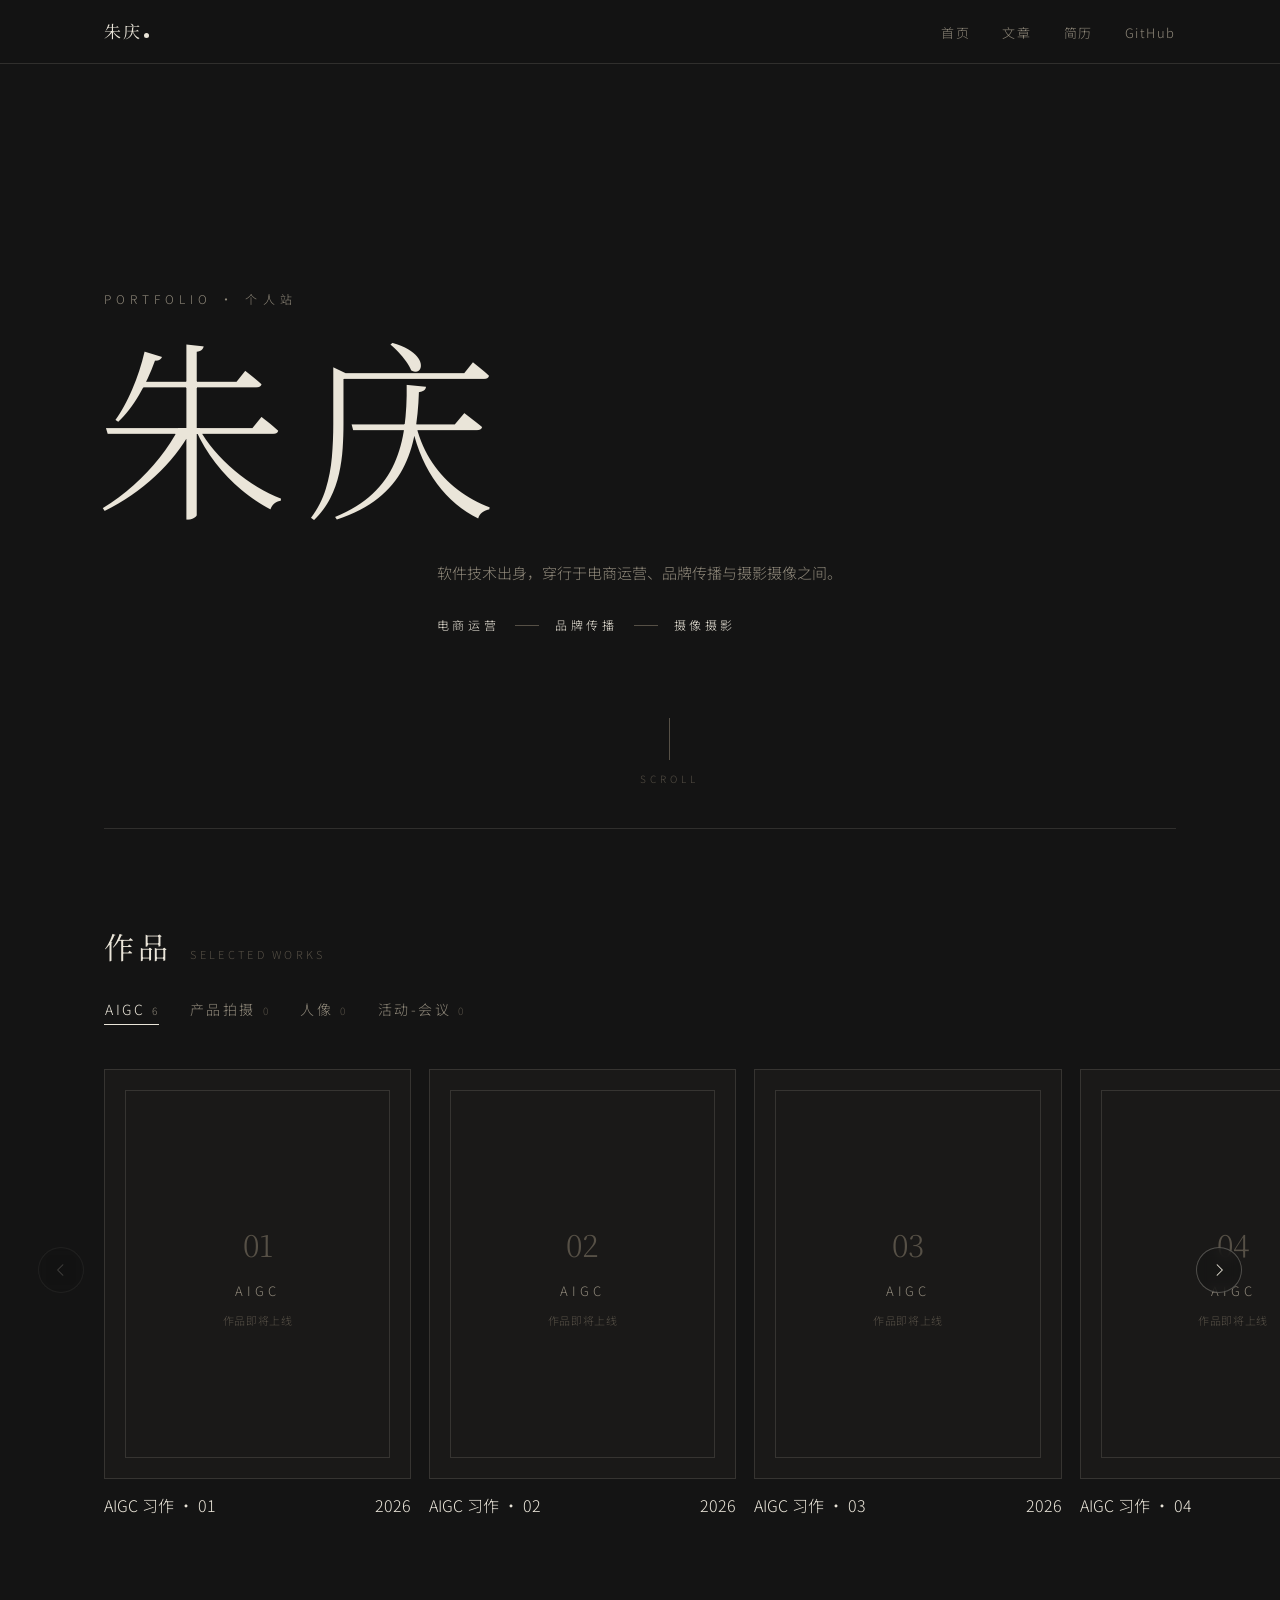
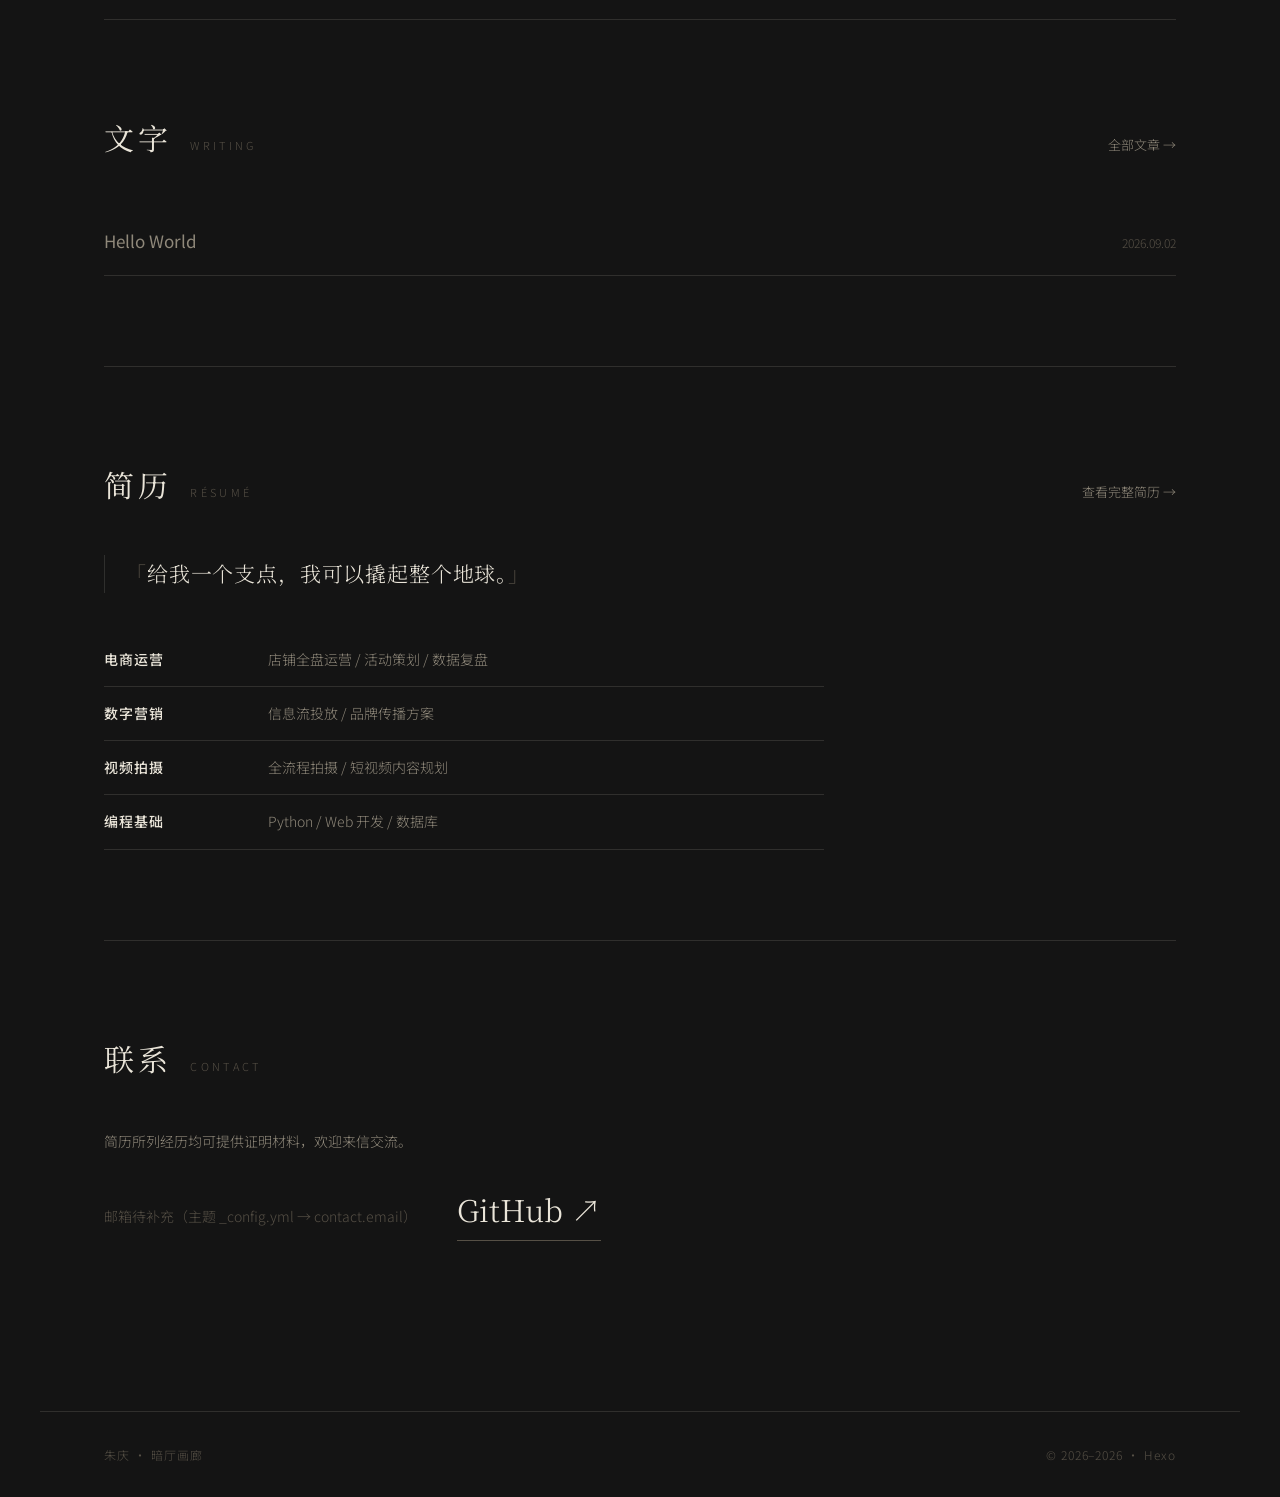
==== commit 9663f1f4: "deploy: darkroom v1.1 —— 作品区四分类标签 + AIGC 横条画廊（按钮/拖动浏览）" ====
--- a/index.html
+++ b/index.html
@@ -4,7 +4,7 @@
   <meta charset="UTF-8">
   <meta name="viewport" content="width=device-width, initial-scale=1.0, viewport-fit=cover">
   <title>朱庆的个人主页</title>
-  <meta name="author" content="zhuqing-me">
+  <meta name="author" content="朱庆">
   <meta name="description" content="朱庆的个人博客与简历网站">
   <meta name="theme-color" content="#141414">
   <meta property="og:type" content="website">
@@ -22,9 +22,9 @@
 <meta property="og:site_name" content="朱庆的个人主页">
 <meta property="og:description" content="朱庆的个人博客与简历网站">
 <meta property="og:locale" content="zh_CN">
-<meta property="article:author" content="zhuqing-me">
+<meta property="article:author" content="朱庆">
 <meta name="twitter:card" content="summary">
-<meta name="generator" content="Hexo 7.3.0"></head>
+<meta name="generator" content="Hexo 8.1.2"></head>
 <body>
   <a class="skip-link" href="#main">跳到主要内容</a>
   <header class="site-nav">
@@ -54,109 +54,204 @@
   <div class="scroll-hint rise rise-4" aria-hidden="true"><span></span>SCROLL</div>
 </section>
 
+
 <section class="sec" id="works">
   <header class="sec-head">
     <h2>作品</h2>
     <p class="sec-sub">SELECTED WORKS</p>
   </header>
-  <div class="works-grid">
-    
-    <figure class="work work-1 work-lead">
-      
-      <a class="work-media" href="javascript:void(0)" aria-disabled="true" tabindex="-1">
-        <img src="/img/works/01.jpg" alt="作品一" loading="lazy"
-             onerror="this.closest('.work-media').classList.add('is-placeholder');this.remove();">
-        <span class="work-veil" aria-hidden="true"></span>
-        <span class="ph-frame" aria-hidden="true">
-          <span class="ph-no">01</span>
-          <span class="ph-label">作品位</span>
-          <span class="ph-note">作品即将上线</span>
-        </span>
-      </a>
-      
-      <figcaption>
-        <span class="work-title">作品一</span>
-        <span class="work-year">2026</span>
-      </figcaption>
-    </figure>
-    
-    <figure class="work work-2">
-      
-      <a class="work-media" href="javascript:void(0)" aria-disabled="true" tabindex="-1">
-        <img src="/img/works/02.jpg" alt="作品二" loading="lazy"
-             onerror="this.closest('.work-media').classList.add('is-placeholder');this.remove();">
-        <span class="work-veil" aria-hidden="true"></span>
-        <span class="ph-frame" aria-hidden="true">
-          <span class="ph-no">02</span>
-          <span class="ph-label">作品位</span>
-          <span class="ph-note">作品即将上线</span>
-        </span>
-      </a>
-      
-      <figcaption>
-        <span class="work-title">作品二</span>
-        <span class="work-year">2026</span>
-      </figcaption>
-    </figure>
-    
-    <figure class="work work-3">
-      
-      <a class="work-media" href="javascript:void(0)" aria-disabled="true" tabindex="-1">
-        <img src="/img/works/03.jpg" alt="作品三" loading="lazy"
-             onerror="this.closest('.work-media').classList.add('is-placeholder');this.remove();">
-        <span class="work-veil" aria-hidden="true"></span>
-        <span class="ph-frame" aria-hidden="true">
-          <span class="ph-no">03</span>
-          <span class="ph-label">作品位</span>
-          <span class="ph-note">作品即将上线</span>
-        </span>
-      </a>
-      
-      <figcaption>
-        <span class="work-title">作品三</span>
-        <span class="work-year">2026</span>
-      </figcaption>
-    </figure>
-    
-    <figure class="work work-4">
-      
-      <a class="work-media" href="javascript:void(0)" aria-disabled="true" tabindex="-1">
-        <img src="/img/works/04.jpg" alt="作品四" loading="lazy"
-             onerror="this.closest('.work-media').classList.add('is-placeholder');this.remove();">
-        <span class="work-veil" aria-hidden="true"></span>
-        <span class="ph-frame" aria-hidden="true">
-          <span class="ph-no">04</span>
-          <span class="ph-label">作品位</span>
-          <span class="ph-note">作品即将上线</span>
-        </span>
-      </a>
-      
-      <figcaption>
-        <span class="work-title">作品四</span>
-        <span class="work-year">2026</span>
-      </figcaption>
-    </figure>
-    
-    <figure class="work work-5">
-      
-      <a class="work-media" href="javascript:void(0)" aria-disabled="true" tabindex="-1">
-        <img src="/img/works/05.jpg" alt="作品五" loading="lazy"
-             onerror="this.closest('.work-media').classList.add('is-placeholder');this.remove();">
-        <span class="work-veil" aria-hidden="true"></span>
-        <span class="ph-frame" aria-hidden="true">
-          <span class="ph-no">05</span>
-          <span class="ph-label">作品位</span>
-          <span class="ph-note">作品即将上线</span>
-        </span>
-      </a>
-      
-      <figcaption>
-        <span class="work-title">作品五</span>
-        <span class="work-year">2026</span>
-      </figcaption>
-    </figure>
-    
-  </div>
+
+  
+  <nav class="works-tabs" aria-label="作品分类">
+    
+    <button type="button" class="works-tab is-active"
+            data-target="panel-aigc" aria-controls="panel-aigc"
+            aria-selected="true">
+      AIGC<span class="tab-count">6</span>
+    </button>
+    
+    <button type="button" class="works-tab"
+            data-target="panel-product" aria-controls="panel-product"
+            aria-selected="false">
+      产品拍摄<span class="tab-count">0</span>
+    </button>
+    
+    <button type="button" class="works-tab"
+            data-target="panel-portrait" aria-controls="panel-portrait"
+            aria-selected="false">
+      人像<span class="tab-count">0</span>
+    </button>
+    
+    <button type="button" class="works-tab"
+            data-target="panel-event" aria-controls="panel-event"
+            aria-selected="false">
+      活动-会议<span class="tab-count">0</span>
+    </button>
+    
+  </nav>
+  
+
+  
+  <div class="works-panel" id="panel-aigc">
+    
+    <div class="works-strip-wrap">
+      <button type="button" class="strip-btn strip-prev" aria-label="上一张">
+        <svg viewBox="0 0 24 24" aria-hidden="true"><path d="M14.5 5 7.5 12l7 7" fill="none" stroke="currentColor" stroke-width="1.4" stroke-linecap="round" stroke-linejoin="round"/></svg>
+      </button>
+      <div class="works-strip" tabindex="0" role="group" aria-label="AIGC作品，可左右滑动浏览">
+        
+        <figure class="strip-card">
+          <div class="strip-media">
+            
+            <img src="/img/works/aigc/01.jpg" alt="AIGC 习作 · 01" loading="lazy" draggable="false"
+                 onerror="this.closest('.strip-media').classList.add('is-placeholder');this.remove();">
+            
+            <div class="ph-frame" aria-hidden="true">
+              <span class="ph-no">01</span>
+              <span class="ph-label">AIGC</span>
+              <span class="ph-note">作品即将上线</span>
+            </div>
+          </div>
+          <figcaption>
+            <span class="work-title">AIGC 习作 · 01</span>
+            <span class="work-year">2026</span>
+          </figcaption>
+        </figure>
+        
+        <figure class="strip-card">
+          <div class="strip-media">
+            
+            <img src="/img/works/aigc/02.jpg" alt="AIGC 习作 · 02" loading="lazy" draggable="false"
+                 onerror="this.closest('.strip-media').classList.add('is-placeholder');this.remove();">
+            
+            <div class="ph-frame" aria-hidden="true">
+              <span class="ph-no">02</span>
+              <span class="ph-label">AIGC</span>
+              <span class="ph-note">作品即将上线</span>
+            </div>
+          </div>
+          <figcaption>
+            <span class="work-title">AIGC 习作 · 02</span>
+            <span class="work-year">2026</span>
+          </figcaption>
+        </figure>
+        
+        <figure class="strip-card">
+          <div class="strip-media">
+            
+            <img src="/img/works/aigc/03.jpg" alt="AIGC 习作 · 03" loading="lazy" draggable="false"
+                 onerror="this.closest('.strip-media').classList.add('is-placeholder');this.remove();">
+            
+            <div class="ph-frame" aria-hidden="true">
+              <span class="ph-no">03</span>
+              <span class="ph-label">AIGC</span>
+              <span class="ph-note">作品即将上线</span>
+            </div>
+          </div>
+          <figcaption>
+            <span class="work-title">AIGC 习作 · 03</span>
+            <span class="work-year">2026</span>
+          </figcaption>
+        </figure>
+        
+        <figure class="strip-card">
+          <div class="strip-media">
+            
+            <img src="/img/works/aigc/04.jpg" alt="AIGC 习作 · 04" loading="lazy" draggable="false"
+                 onerror="this.closest('.strip-media').classList.add('is-placeholder');this.remove();">
+            
+            <div class="ph-frame" aria-hidden="true">
+              <span class="ph-no">04</span>
+              <span class="ph-label">AIGC</span>
+              <span class="ph-note">作品即将上线</span>
+            </div>
+          </div>
+          <figcaption>
+            <span class="work-title">AIGC 习作 · 04</span>
+            <span class="work-year">2026</span>
+          </figcaption>
+        </figure>
+        
+        <figure class="strip-card">
+          <div class="strip-media">
+            
+            <img src="/img/works/aigc/05.jpg" alt="AIGC 习作 · 05" loading="lazy" draggable="false"
+                 onerror="this.closest('.strip-media').classList.add('is-placeholder');this.remove();">
+            
+            <div class="ph-frame" aria-hidden="true">
+              <span class="ph-no">05</span>
+              <span class="ph-label">AIGC</span>
+              <span class="ph-note">作品即将上线</span>
+            </div>
+          </div>
+          <figcaption>
+            <span class="work-title">AIGC 习作 · 05</span>
+            <span class="work-year">2026</span>
+          </figcaption>
+        </figure>
+        
+        <figure class="strip-card">
+          <div class="strip-media">
+            
+            <img src="/img/works/aigc/06.jpg" alt="AIGC 习作 · 06" loading="lazy" draggable="false"
+                 onerror="this.closest('.strip-media').classList.add('is-placeholder');this.remove();">
+            
+            <div class="ph-frame" aria-hidden="true">
+              <span class="ph-no">06</span>
+              <span class="ph-label">AIGC</span>
+              <span class="ph-note">作品即将上线</span>
+            </div>
+          </div>
+          <figcaption>
+            <span class="work-title">AIGC 习作 · 06</span>
+            <span class="work-year">2026</span>
+          </figcaption>
+        </figure>
+        
+      </div>
+      <button type="button" class="strip-btn strip-next" aria-label="下一张">
+        <svg viewBox="0 0 24 24" aria-hidden="true"><path d="m9.5 5 7 7-7 7" fill="none" stroke="currentColor" stroke-width="1.4" stroke-linecap="round" stroke-linejoin="round"/></svg>
+      </button>
+    </div>
+    
+  </div>
+  
+  <div class="works-panel" id="panel-product" hidden>
+    
+    <div class="works-empty">
+      <div class="ph-frame works-empty-frame">
+        <span class="ph-no">···</span>
+        <span class="ph-label">产品拍摄</span>
+        <span class="ph-note">作品整理中 · 敬请期待</span>
+      </div>
+    </div>
+    
+  </div>
+  
+  <div class="works-panel" id="panel-portrait" hidden>
+    
+    <div class="works-empty">
+      <div class="ph-frame works-empty-frame">
+        <span class="ph-no">···</span>
+        <span class="ph-label">人像</span>
+        <span class="ph-note">作品整理中 · 敬请期待</span>
+      </div>
+    </div>
+    
+  </div>
+  
+  <div class="works-panel" id="panel-event" hidden>
+    
+    <div class="works-empty">
+      <div class="ph-frame works-empty-frame">
+        <span class="ph-no">···</span>
+        <span class="ph-label">活动-会议</span>
+        <span class="ph-note">作品整理中 · 敬请期待</span>
+      </div>
+    </div>
+    
+  </div>
+  
 </section>
 
 <section class="sec" id="writing">
@@ -230,5 +325,6 @@
     <span>朱庆 · 暗厅画廊</span>
     <span class="footer-meta">© 2026–2026 · Hexo</span>
   </footer>
+  <script src="/js/works.js" defer></script>
 </body>
 </html>
--- a/css/main.css
+++ b/css/main.css
@@ -17,7 +17,7 @@
 
 * { margin: 0; padding: 0; box-sizing: border-box; }
 
-html { color-scheme: dark; scroll-behavior: smooth; }
+html { color-scheme: dark; scroll-behavior: smooth; overflow-x: clip; }
 
 body {
   background: var(--bg);
@@ -26,6 +26,7 @@
   font-weight: 300;
   line-height: 1.8;
   -webkit-font-smoothing: antialiased;
+  overflow-x: clip;
 }
 
 ::selection { background: var(--text); color: var(--bg); }
@@ -150,42 +151,8 @@
 }
 .sec-more:hover { color: var(--text); }
 
-/* ---------- 作品 ---------- */
-.works-grid {
-  display: grid; grid-template-columns: repeat(6, 1fr);
-  gap: 16px; row-gap: 40px;
-}
-.work-lead { grid-column: span 4; }
-.work-1 { grid-column: span 4; }
-.work-2 { grid-column: span 2; }
-.work-3 { grid-column: span 3; }
-.work-4 { grid-column: span 3; }
-.work-5 { grid-column: span 6; }
-
-.work-media {
-  display: block; overflow: hidden; background: var(--bg-2);
-  border: 1px solid var(--hairline);
-}
-.work-lead .work-media, .work-1 .work-media { aspect-ratio: 4 / 3; }
-.work-2 .work-media { aspect-ratio: 3 / 4; }
-.work-3 .work-media, .work-4 .work-media { aspect-ratio: 16 / 10; }
-.work-5 .work-media { aspect-ratio: 21 / 9; }
-
-.work-media img {
-  width: 100%; height: 100%; object-fit: cover;
-  filter: brightness(0.82);
-  transition: filter 200ms var(--ease), transform 300ms var(--ease);
-}
-a.work-media:hover img { filter: brightness(1); transform: scale(1.015); }
-
-.work-veil { position: absolute; inset: 0; display: none; }
-
-/* 作品位占位 */
-.work-media .ph-frame { display: none; }
-.work-media.is-placeholder { display: flex; align-items: center; justify-content: center; background: var(--bg-2); }
-.work-media.is-placeholder .ph-frame {
-  display: flex; flex-direction: column; align-items: center; justify-content: center; gap: 8px;
-}
+/* ---------- 作品 · 分类标签 + 横条画廊 ---------- */
+/* 作品位占位（公共） */
 .ph-frame {
   position: relative; width: calc(100% - 48px); height: calc(100% - 48px);
   border: 1px solid var(--hairline);
@@ -195,12 +162,113 @@
 .ph-label { font-size: 13px; letter-spacing: 0.3em; color: var(--muted); }
 .ph-note { font-size: 11px; color: var(--faint); letter-spacing: 0.06em; }
 
-.work figcaption {
+.works-tabs {
+  display: flex; flex-wrap: wrap; gap: 2px 30px;
+  margin: -24px 0 40px;
+}
+.works-tab {
+  appearance: none; background: none; border: none; cursor: pointer;
+  font-family: var(--sans); font-weight: 300;
+  font-size: 14px; letter-spacing: 0.18em; color: var(--muted);
+  padding: 6px 1px; position: relative;
+  transition: color 150ms var(--ease);
+}
+.works-tab::after {
+  content: ''; position: absolute; left: 0; right: 100%; bottom: 0;
+  height: 1px; background: var(--text);
+  transition: right 240ms var(--ease);
+}
+.works-tab:hover { color: var(--text); }
+.works-tab.is-active { color: var(--text); }
+.works-tab.is-active::after { right: 0; }
+.works-tab:focus-visible { outline-offset: 6px; }
+.tab-count {
+  font-size: 10px; color: var(--faint); margin-left: 7px;
+  letter-spacing: 0.05em; font-feature-settings: 'tnum';
+}
+.works-tab.is-active .tab-count { color: var(--muted); }
+
+/* 分类空态 */
+.works-empty { display: flex; }
+.works-empty-frame {
+  display: flex; flex-direction: column; align-items: center; justify-content: center; gap: 10px;
+  width: 100%; height: clamp(300px, 38vw, 440px);
+}
+
+/* 横条画廊：全宽出血、边缘露出 */
+.works-strip-wrap {
+  position: relative;
+  margin: 0 calc(50% - 50vw);
+}
+.works-strip {
+  --strip-inset: max(clamp(20px, 6vw, 64px), calc((100vw - 1200px) / 2 + clamp(20px, 6vw, 64px)));
+  display: flex; gap: 18px;
+  overflow-x: auto; overscroll-behavior-x: contain;
+  scroll-snap-type: x proximity;
+  scroll-padding-inline: var(--strip-inset);
+  scrollbar-width: none;
+  padding: 4px var(--strip-inset) 10px;
+  cursor: grab;
+}
+.works-strip::-webkit-scrollbar { display: none; }
+.works-strip.is-dragging {
+  cursor: grabbing;
+  scroll-snap-type: none;
+  user-select: none;
+  -webkit-user-select: none;
+}
+.strip-card {
+  flex: 0 0 auto; width: clamp(230px, 24vw, 320px);
+  scroll-snap-align: start;
+}
+.strip-media {
+  position: relative; overflow: hidden;
+  aspect-ratio: 3 / 4;
+  background: var(--bg-2);
+  border: 1px solid var(--hairline);
+}
+.strip-media img {
+  width: 100%; height: 100%; object-fit: cover;
+  filter: brightness(0.82) saturate(0.95);
+  transition: filter 200ms var(--ease), transform 300ms var(--ease);
+}
+.strip-card:hover .strip-media img { filter: brightness(1); transform: scale(1.02); }
+.strip-media .ph-frame { display: none; }
+.strip-media.is-placeholder {
+  display: flex; align-items: center; justify-content: center;
+  background: var(--bg-2);
+}
+.strip-media.is-placeholder .ph-frame {
+  display: flex; flex-direction: column; align-items: center; justify-content: center; gap: 8px;
+  width: calc(100% - 40px); height: calc(100% - 40px);
+}
+.strip-card figcaption {
   display: flex; justify-content: space-between; align-items: baseline;
   padding-top: 12px;
 }
-.work-title { font-size: 14px; letter-spacing: 0.06em; }
-.work-year { font-size: 12px; color: var(--muted); font-feature-settings: 'tnum'; }
+
+/* 两端圆形按钮 */
+.strip-btn {
+  position: absolute; z-index: 2;
+  top: calc(clamp(230px, 24vw, 320px) * 4 / 6);
+  transform: translateY(-50%);
+  width: 46px; height: 46px; border-radius: 50%;
+  border: 1px solid rgba(234, 229, 217, 0.28);
+  background: rgba(20, 20, 20, 0.55);
+  -webkit-backdrop-filter: blur(6px); backdrop-filter: blur(6px);
+  color: var(--text); cursor: pointer;
+  display: grid; place-items: center;
+  transition: background 150ms var(--ease), border-color 150ms var(--ease), opacity 150ms var(--ease);
+}
+.strip-btn:hover { background: rgba(234, 229, 217, 0.12); border-color: var(--muted); }
+.strip-btn[disabled] { opacity: 0.22; pointer-events: none; }
+.strip-btn svg { width: 18px; height: 18px; }
+.strip-prev { left: clamp(10px, 3vw, 44px); }
+.strip-next { right: clamp(10px, 3vw, 44px); }
+@media (hover: none) {
+  .strip-btn { display: none; }
+  .works-strip { cursor: auto; }
+}
 
 /* ---------- 文章列表 ---------- */
 .archive, .post, .page, .resume { padding-top: 148px; }
@@ -344,9 +412,7 @@
 @media (max-width: 880px) {
   .hero { min-height: 82vh; }
   .hero-tagline, .hero-meta { margin-left: 0; }
-  .work-lead, .work-1, .work-2, .work-3, .work-4 { grid-column: span 6; }
-  .work-5 { grid-column: span 6; }
-  .work-2 .work-media { aspect-ratio: 4 / 3; }
+  .works-tabs { gap: 2px 20px; margin-bottom: 32px; }
   .sec-head { flex-wrap: wrap; }
   .sec-more { width: 100%; margin-left: 0; }
   .skill-row { grid-template-columns: 110px 1fr; }
@@ -359,7 +425,7 @@
   html { scroll-behavior: auto; }
   .develop, .rise { animation: none; opacity: 1; filter: none; transform: none; }
   .scroll-hint span { animation: none; }
-  .work-media img, .index-list li a, .work-media { transition: none; }
+  .strip-media img, .strip-media, .works-tab::after, .index-list li a { transition: none; }
 }
 
 /* ---------- 打印（简历可打印） ---------- */
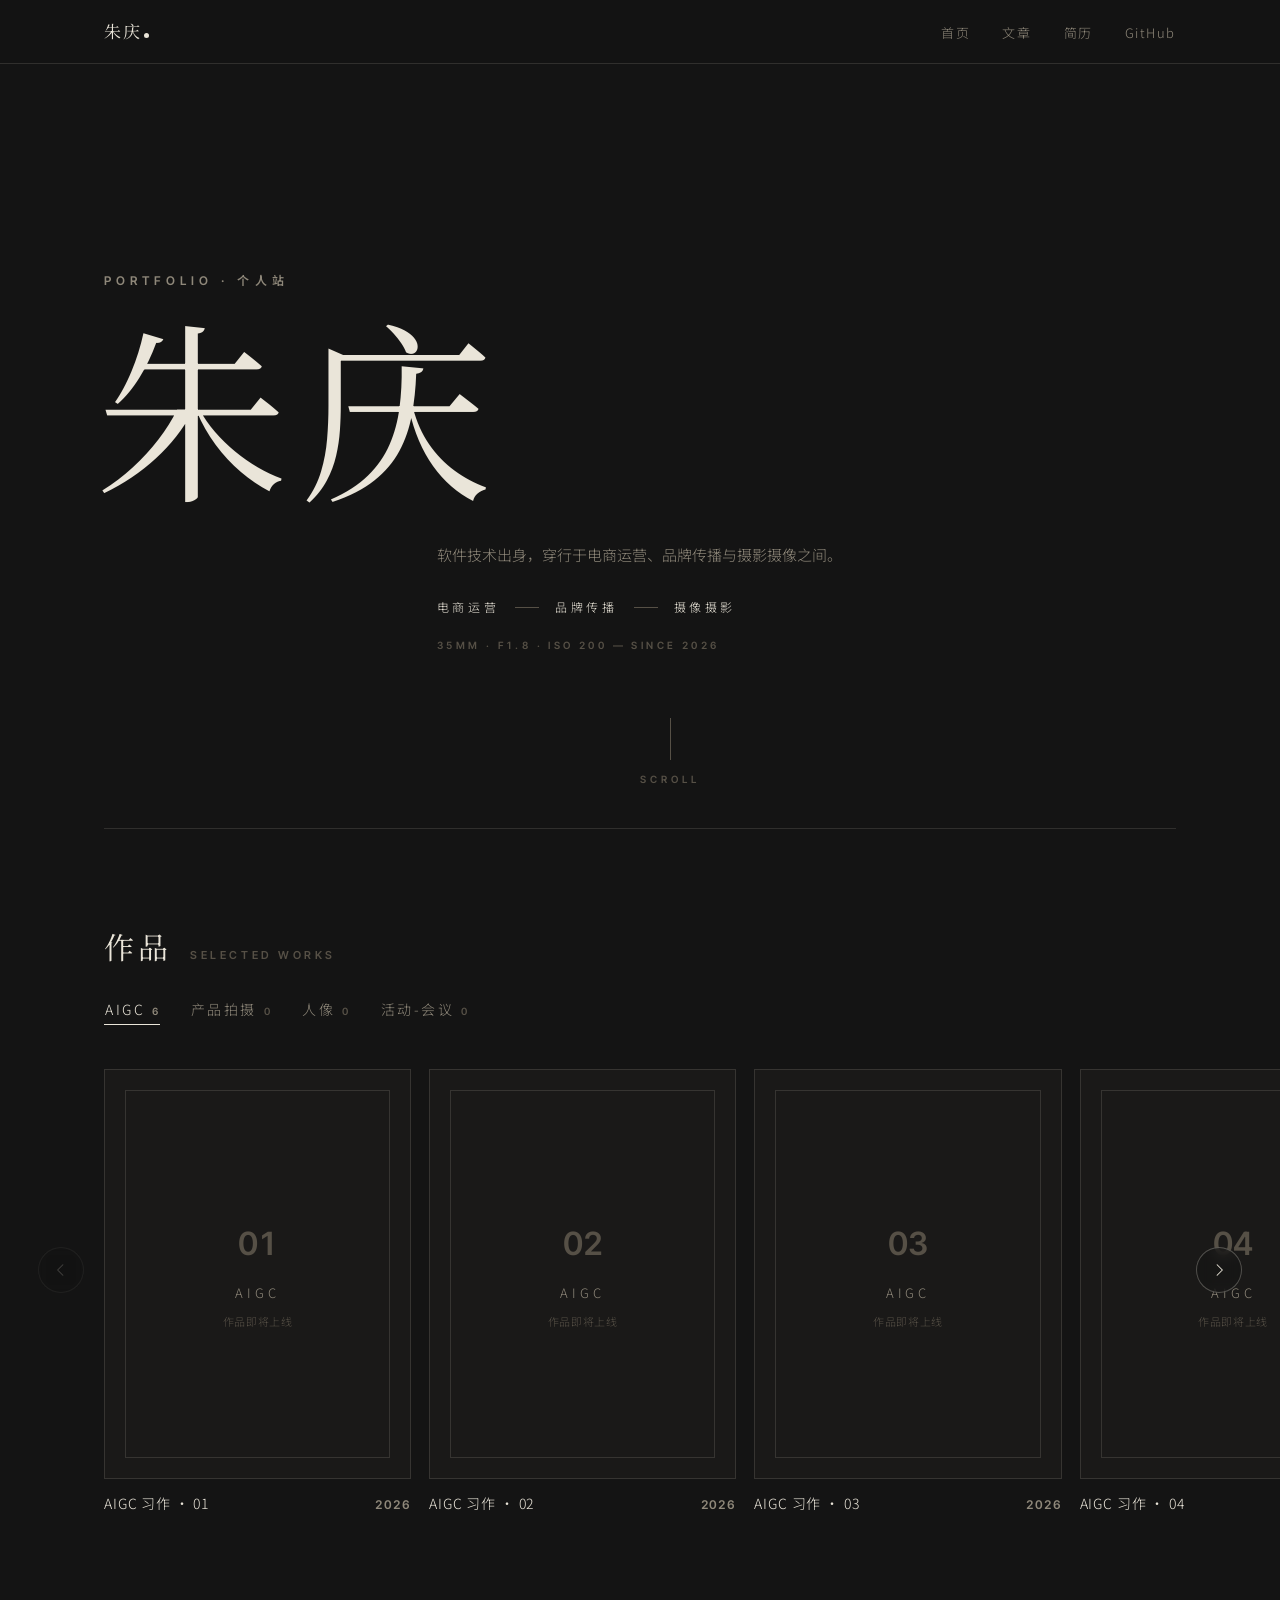
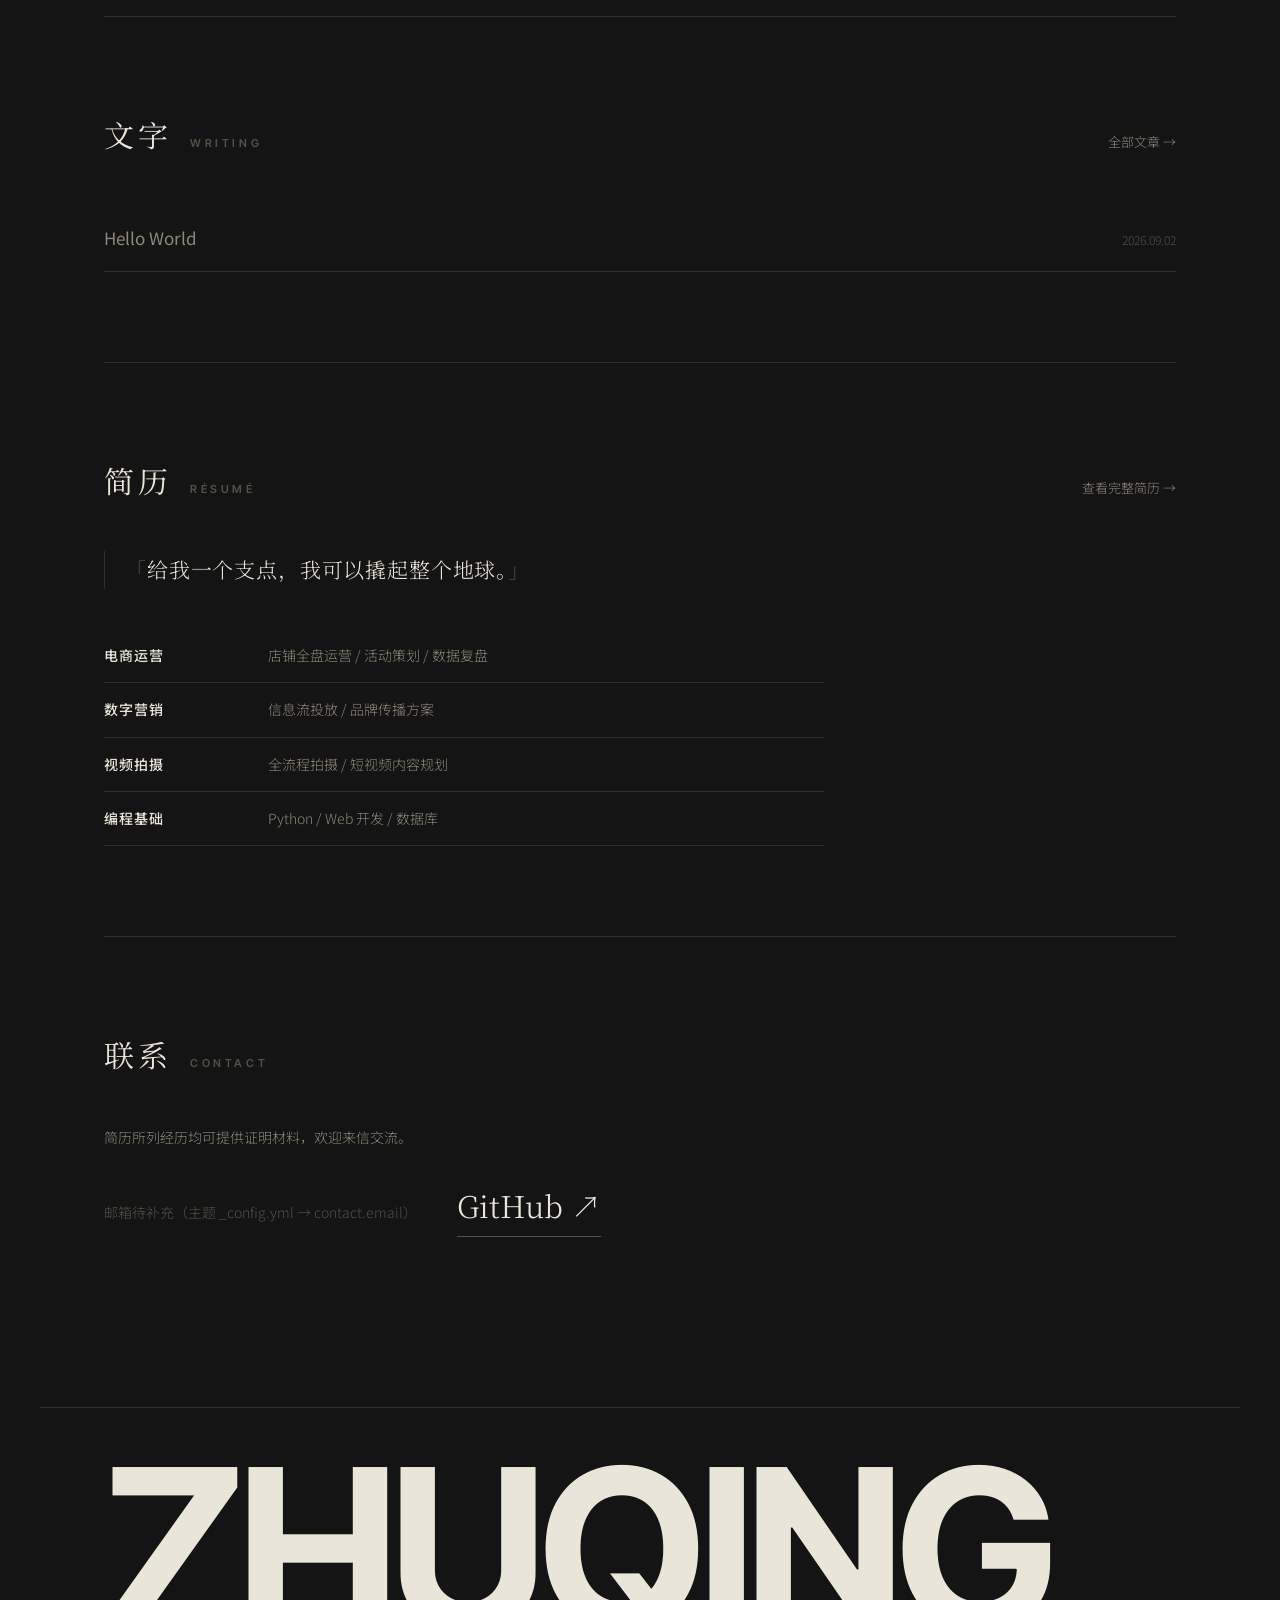
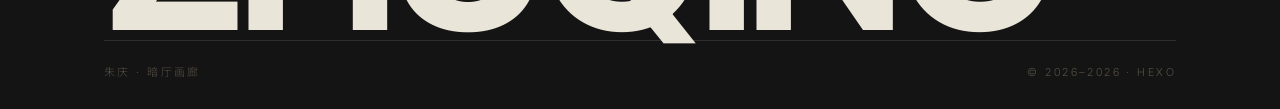
==== commit 0d82730d: "deploy: darkroom v1.2 —— Inter Tight 字体系统 / 统一缓动 / 滚动显影 / 巨型页脚" ====
--- a/index.html
+++ b/index.html
@@ -3,6 +3,7 @@
 <head>
   <meta charset="UTF-8">
   <meta name="viewport" content="width=device-width, initial-scale=1.0, viewport-fit=cover">
+  <script>document.documentElement.classList.add('js');</script>
   <title>朱庆的个人主页</title>
   <meta name="author" content="朱庆">
   <meta name="description" content="朱庆的个人博客与简历网站">
@@ -13,7 +14,7 @@
   <meta property="og:description" content="朱庆的个人博客与简历网站">
   <link rel="preconnect" href="https://fonts.loli.net">
   <link rel="preconnect" href="https://gstatic.loli.net" crossorigin>
-  <link href="https://fonts.loli.net/css2?family=Noto+Serif+SC:wght@300;400;600&family=Noto+Sans+SC:wght@300;400;500&display=swap" rel="stylesheet">
+  <link href="https://fonts.loli.net/css2?family=Noto+Serif+SC:wght@300;400;600&family=Noto+Sans+SC:wght@300;400;500&family=Inter+Tight:wght@400;600;700&display=swap" rel="stylesheet">
   <link rel="stylesheet" href="/css/main.css">
   <meta name="description" content="朱庆的个人博客与简历网站">
 <meta property="og:type" content="website">
@@ -51,11 +52,12 @@
   <div class="hero-meta rise rise-3">
     <span>电商运营</span><i></i><span>品牌传播</span><i></i><span>摄像摄影</span>
   </div>
-  <div class="scroll-hint rise rise-4" aria-hidden="true"><span></span>SCROLL</div>
-</section>
-
-
-<section class="sec" id="works">
+  <p class="hero-spec rise rise-4">35MM · F1.8 · ISO 200 — SINCE 2026</p>
+  <div class="scroll-hint rise rise-5" aria-hidden="true"><span></span>SCROLL</div>
+</section>
+
+
+<section class="sec io" id="works">
   <header class="sec-head">
     <h2>作品</h2>
     <p class="sec-sub">SELECTED WORKS</p>
@@ -254,7 +256,7 @@
   
 </section>
 
-<section class="sec" id="writing">
+<section class="sec io" id="writing">
   <header class="sec-head">
     <h2>文字</h2>
     <p class="sec-sub">WRITING</p>
@@ -273,7 +275,7 @@
   </ul>
 </section>
 
-<section class="sec" id="resume-teaser">
+<section class="sec io" id="resume-teaser">
   <header class="sec-head">
     <h2>简历</h2>
     <p class="sec-sub">RÉSUMÉ</p>
@@ -305,7 +307,7 @@
   </dl>
 </section>
 
-<section class="sec sec-contact" id="contact">
+<section class="sec sec-contact io" id="contact">
   <header class="sec-head">
     <h2>联系</h2>
     <p class="sec-sub">CONTACT</p>
@@ -322,9 +324,12 @@
   </main>
 
   <footer class="site-footer">
-    <span>朱庆 · 暗厅画廊</span>
-    <span class="footer-meta">© 2026–2026 · Hexo</span>
+    <div class="foot-mark" aria-hidden="true">ZHUQING</div>
+    <div class="foot-row">
+      <span>朱庆 · 暗厅画廊</span>
+      <span class="footer-meta">© 2026–2026 · Hexo</span>
+    </div>
   </footer>
-  <script src="/js/works.js" defer></script>
+  <script src="/js/site.js" defer></script>
 </body>
 </html>
--- a/css/main.css
+++ b/css/main.css
@@ -12,7 +12,8 @@
   --hairline: rgba(234, 229, 217, 0.13);
   --serif: 'Noto Serif SC', 'Songti SC', 'STSong', 'SimSun', serif;
   --sans: 'Noto Sans SC', 'PingFang SC', 'Microsoft YaHei', sans-serif;
-  --ease: cubic-bezier(0.2, 0, 0, 1);
+  --disp: 'Inter Tight', 'Helvetica Neue', 'Noto Sans SC', 'PingFang SC', sans-serif;
+  --ease: cubic-bezier(0.23, 1, 0.32, 1);
 }
 
 * { margin: 0; padding: 0; box-sizing: border-box; }
@@ -83,13 +84,14 @@
   padding-top: 96px;
 }
 .hero-kicker {
+  font-family: var(--disp); font-weight: 600;
   font-size: 12px; letter-spacing: 0.42em; color: var(--muted);
   margin-bottom: 12px;
 }
 .hero-name {
-  font-family: var(--serif); font-weight: 300;
+  font-family: var(--serif); font-weight: 400;
   font-size: clamp(76px, 15vw, 208px);
-  line-height: 1.05; letter-spacing: 0.08em;
+  line-height: 1.05; letter-spacing: 0.06em;
   margin-left: -0.04em;
 }
 .hero-tagline {
@@ -103,7 +105,14 @@
   font-size: 12px; letter-spacing: 0.3em; color: var(--text);
 }
 .hero-meta i { width: 24px; height: 1px; background: var(--faint); }
+.hero-spec {
+  font-family: var(--disp); font-weight: 600; font-feature-settings: 'tnum';
+  margin: 18px 0 0 clamp(0px, 26vw, 380px);
+  font-size: 10px; letter-spacing: 0.34em; color: var(--faint);
+  text-transform: uppercase;
+}
 .scroll-hint {
+  font-family: var(--disp); font-weight: 600;
   position: absolute; bottom: 40px; left: 50%;
   transform: translateX(-50%);
   font-size: 10px; letter-spacing: 0.4em; color: var(--faint);
@@ -144,7 +153,11 @@
 .sec-head h2 {
   font-family: var(--serif); font-weight: 400; font-size: 30px; letter-spacing: 0.14em;
 }
-.sec-sub { font-size: 11px; letter-spacing: 0.3em; color: var(--faint); }
+.sec-sub {
+  font-family: var(--disp); font-weight: 600;
+  font-size: 11px; letter-spacing: 0.32em; color: var(--faint);
+  text-transform: uppercase;
+}
 .sec-more {
   margin-left: auto; font-size: 13px; color: var(--muted);
   transition: color 150ms var(--ease);
@@ -158,7 +171,10 @@
   border: 1px solid var(--hairline);
   text-align: center;
 }
-.ph-no { font-family: var(--serif); font-size: 30px; color: var(--faint); font-weight: 300; }
+.ph-no {
+  font-family: var(--disp); font-weight: 600; font-feature-settings: 'tnum';
+  font-size: 32px; color: var(--faint);
+}
 .ph-label { font-size: 13px; letter-spacing: 0.3em; color: var(--muted); }
 .ph-note { font-size: 11px; color: var(--faint); letter-spacing: 0.06em; }
 
@@ -183,6 +199,7 @@
 .works-tab.is-active::after { right: 0; }
 .works-tab:focus-visible { outline-offset: 6px; }
 .tab-count {
+  font-family: var(--disp); font-weight: 600;
   font-size: 10px; color: var(--faint); margin-left: 7px;
   letter-spacing: 0.05em; font-feature-settings: 'tnum';
 }
@@ -245,6 +262,11 @@
 .strip-card figcaption {
   display: flex; justify-content: space-between; align-items: baseline;
   padding-top: 12px;
+}
+.work-title { font-size: 14px; letter-spacing: 0.06em; }
+.work-year {
+  font-family: var(--disp); font-weight: 600; font-size: 12px;
+  color: var(--muted); font-feature-settings: 'tnum'; letter-spacing: 0.08em;
 }
 
 /* 两端圆形按钮 */
@@ -398,15 +420,39 @@
 }
 .resume-foot .contact-link { font-family: var(--sans); font-size: 14px; }
 
-/* ---------- 页脚 ---------- */
+/* ---------- 页脚 · 巨型 wordmark ---------- */
 .site-footer {
   max-width: 1200px; margin: 80px auto 0;
-  padding: 32px clamp(20px, 6vw, 64px);
+  padding: 0 clamp(20px, 6vw, 64px);
   border-top: 1px solid var(--hairline);
-  display: flex; justify-content: space-between; flex-wrap: wrap; gap: 12px;
-  font-size: 12px; color: var(--faint); letter-spacing: 0.08em;
+  overflow: hidden;
+}
+.foot-mark {
+  font-family: var(--disp); font-weight: 700;
+  font-size: clamp(88px, 17.5vw, 252px);
+  line-height: 0.94; letter-spacing: -0.035em;
+  color: var(--text);
+  margin-top: clamp(24px, 4vh, 48px);
+  margin-bottom: -0.065em;
+  white-space: nowrap;
+  user-select: none; -webkit-user-select: none;
+}
+.foot-row {
+  display: flex; justify-content: space-between; align-items: center; flex-wrap: wrap; gap: 12px;
+  border-top: 1px solid var(--hairline);
+  padding: 22px 0 26px;
+  font-family: var(--disp);
+  font-size: 11px; color: var(--faint); letter-spacing: 0.22em; text-transform: uppercase;
 }
 .site-footer > main { padding: 0; }
+
+/* ---------- 滚动显影（无 JS / 减弱动效时直接可见） ---------- */
+html.js .io {
+  opacity: 0; transform: translateY(16px);
+  transition: opacity 700ms var(--ease), transform 700ms var(--ease);
+  transition-delay: var(--io-delay, 0ms);
+}
+html.js .io.in-view { opacity: 1; transform: none; }
 
 /* ---------- 响应式 ---------- */
 @media (max-width: 880px) {
@@ -426,6 +472,7 @@
   .develop, .rise { animation: none; opacity: 1; filter: none; transform: none; }
   .scroll-hint span { animation: none; }
   .strip-media img, .strip-media, .works-tab::after, .index-list li a { transition: none; }
+  html.js .io { opacity: 1; transform: none; transition: none; }
 }
 
 /* ---------- 打印（简历可打印） ---------- */
